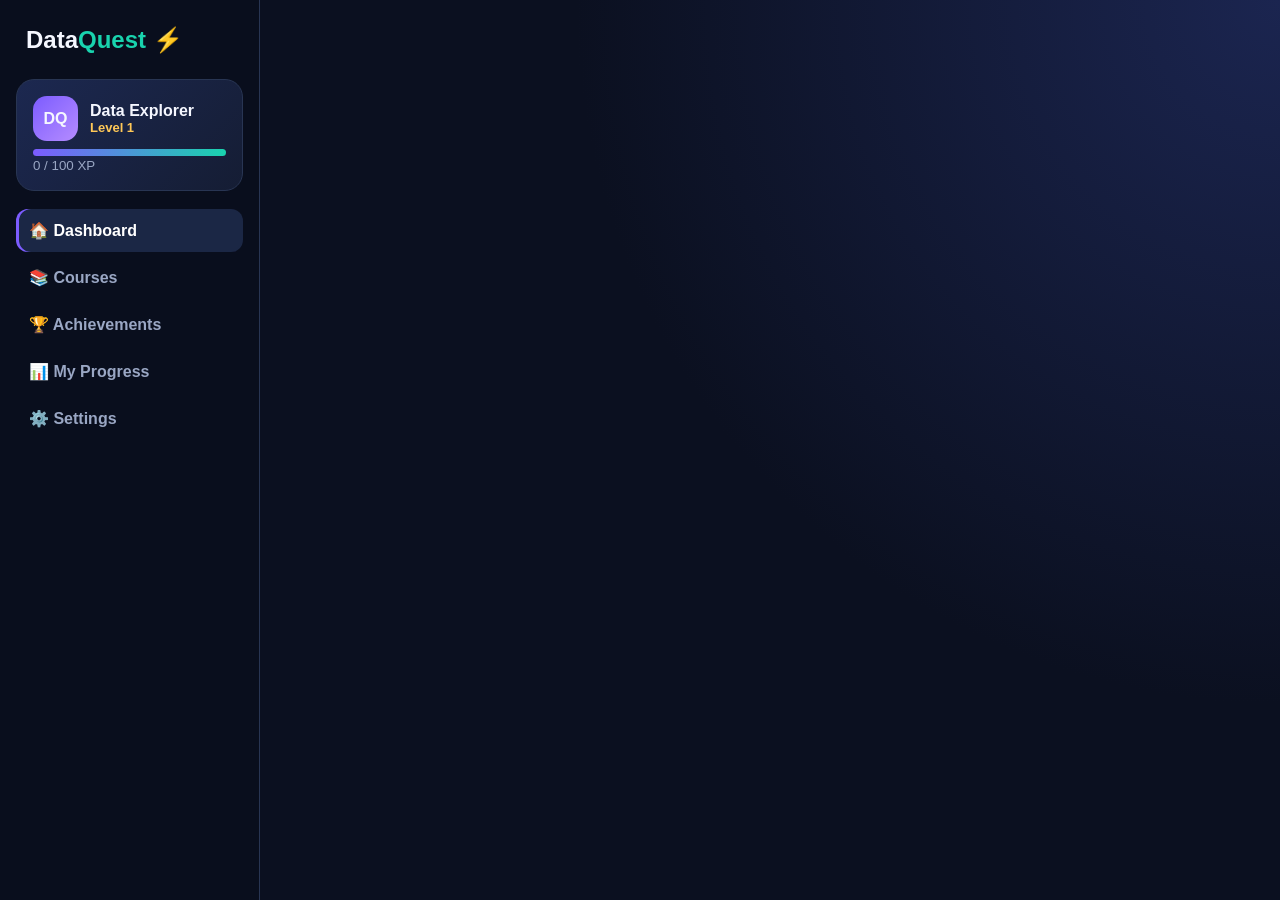
==== index.html @ 81cc26ab "Rename DataQuest.html to index.html" ====
<!DOCTYPE html>
<html lang="en">
<head>
<meta charset="UTF-8">
<meta name="viewport" content="width=device-width, initial-scale=1.0">
<title>DataQuest — Data Analytics Study Lab</title>
<style>
:root{
  --bg:#0b1020;--panel:#121a2f;--panel2:#18223b;--text:#f5f7ff;--muted:#9aa7c4;
  --accent:#7c5cff;--accent2:#19d3ae;--gold:#ffc857;--danger:#ff647c;--line:#283553;
}
*{box-sizing:border-box} body{margin:0;font-family:Inter,Segoe UI,Arial,sans-serif;background:radial-gradient(circle at top right,#1b2550 0,#0b1020 45%);color:var(--text)}
button{font:inherit;cursor:pointer;border:0}.app{display:flex;min-height:100vh}
.sidebar{width:260px;background:rgba(10,15,30,.92);border-right:1px solid var(--line);padding:22px 16px;position:fixed;inset:0 auto 0 0;overflow:auto}
.logo{font-size:24px;font-weight:900;margin:4px 10px 25px}.logo span{color:var(--accent2)}
.profile{background:linear-gradient(135deg,#1c2850,#151d34);padding:16px;border:1px solid var(--line);border-radius:18px;margin-bottom:18px}
.avatar{width:45px;height:45px;border-radius:14px;background:linear-gradient(135deg,var(--accent),#b58cff);display:grid;place-items:center;font-weight:900}
.profile-row{display:flex;gap:12px;align-items:center}.level{font-size:13px;color:var(--gold);font-weight:800}
.xpbar{height:7px;background:#0c1325;border-radius:10px;margin-top:8px;overflow:hidden}.xpfill{height:100%;background:linear-gradient(90deg,var(--accent),var(--accent2));transition:.4s}
.nav button{display:block;width:100%;text-align:left;background:transparent;color:var(--muted);padding:12px 13px;border-radius:12px;margin:4px 0;font-weight:700}
.nav button:hover,.nav button.active{background:#1b2745;color:white}.nav button.active{box-shadow:inset 3px 0 var(--accent)}
.main{margin-left:260px;width:calc(100% - 260px);padding:30px;max-width:1500px}
.top{display:flex;justify-content:space-between;align-items:center;gap:20px;margin-bottom:25px}.eyebrow{color:var(--accent2);font-weight:800;text-transform:uppercase;letter-spacing:1.5px;font-size:12px}
h1{font-size:34px;margin:5px 0} h2{margin:0 0 14px} h3{margin:8px 0}.muted{color:var(--muted)}
.grid{display:grid;grid-template-columns:repeat(4,1fr);gap:15px}.card{background:rgba(18,26,47,.86);border:1px solid var(--line);border-radius:20px;padding:20px;box-shadow:0 12px 30px rgba(0,0,0,.16)}
.stat strong{font-size:29px;display:block}.stat small{color:var(--muted)}.icon{font-size:26px;margin-bottom:10px}
.section{margin-top:26px}.course-grid{display:grid;grid-template-columns:repeat(3,1fr);gap:16px}
.course{position:relative;overflow:hidden;min-height:190px;display:flex;flex-direction:column;justify-content:space-between}
.course:after{content:"";position:absolute;width:120px;height:120px;border-radius:50%;background:var(--course,#7c5cff);opacity:.13;right:-35px;top:-35px}
.course-top{display:flex;justify-content:space-between}.tag{font-size:11px;font-weight:900;padding:5px 9px;border-radius:99px;background:#202c4b;color:#cbd5ef}
.progress{height:8px;background:#0b1223;border-radius:99px;overflow:hidden;margin:12px 0}.progress>i{display:block;height:100%;background:linear-gradient(90deg,var(--course,#7c5cff),#19d3ae);width:0}
.course button,.primary{background:linear-gradient(135deg,var(--accent),#9a72ff);color:white;padding:10px 15px;border-radius:11px;font-weight:800}
.secondary{background:#202b48;color:white;padding:10px 15px;border-radius:11px;font-weight:800}.danger{color:var(--danger)}
.table{width:100%;border-collapse:collapse}.table th,.table td{text-align:left;padding:12px;border-bottom:1px solid var(--line)}.table th{color:var(--muted);font-size:12px}
.lesson-wrap{max-width:900px;margin:auto}.lesson-head{display:flex;justify-content:space-between;align-items:center;margin-bottom:18px}
.lesson-content{line-height:1.75;color:#dce3f5}.lesson-content code{background:#080e1c;padding:2px 6px;border-radius:6px;color:#a9f7e8}.lesson-content pre{background:#080e1c;border:1px solid var(--line);padding:16px;border-radius:14px;overflow:auto}
.quiz-option{display:block;width:100%;padding:14px;margin:10px 0;background:#18233d;border:1px solid var(--line);border-radius:12px;color:white;text-align:left}
.quiz-option:hover{border-color:#6f84c0}.quiz-option.selected{border-color:var(--accent);background:#242f52}.quiz-option.correct{border-color:var(--accent2);background:#123b36}.quiz-option.wrong{border-color:var(--danger);background:#3a1d2a}
.reward{display:flex;align-items:center;gap:18px;padding:18px;background:linear-gradient(135deg,#202b52,#172b34);border:1px solid #365b60;border-radius:18px;margin:18px 0}.reward .big{font-size:48px}
.badges{display:grid;grid-template-columns:repeat(4,1fr);gap:14px}.badge{padding:18px;text-align:center;border-radius:17px;background:#151e35;border:1px solid var(--line);opacity:.4}.badge.unlocked{opacity:1;border-color:#6554bd;background:linear-gradient(145deg,#211d42,#162b37)}.badge .emoji{font-size:38px}
.settings-row{display:flex;justify-content:space-between;align-items:center;padding:16px 0;border-bottom:1px solid var(--line)}
.toast{position:fixed;right:25px;bottom:25px;background:#18253f;border:1px solid #405276;padding:14px 18px;border-radius:14px;box-shadow:0 15px 35px #0008;transform:translateY(120px);transition:.35s;z-index:20}.toast.show{transform:translateY(0)}
.empty{text-align:center;padding:45px;color:var(--muted)}.streak{color:var(--gold)}
@media(max-width:1000px){.grid{grid-template-columns:repeat(2,1fr)}.course-grid{grid-template-columns:repeat(2,1fr)}.badges{grid-template-columns:repeat(2,1fr)}}
@media(max-width:700px){.sidebar{position:static;width:100%;height:auto}.app{display:block}.main{margin:0;width:100%;padding:18px}.nav{display:flex;overflow:auto}.nav button{white-space:nowrap}.profile{display:none}.course-grid,.grid{grid-template-columns:1fr}.top{display:block}.top button{margin-top:12px}}
</style>
</head>
<body>
<div class="app">
<aside class="sidebar">
  <div class="logo">Data<span>Quest</span> ⚡</div>
  <div class="profile">
    <div class="profile-row"><div class="avatar">DQ</div><div><b>Data Explorer</b><div class="level" id="sideLevel">Level 1</div></div></div>
    <div class="xpbar"><div class="xpfill" id="sideXP"></div></div>
    <small class="muted" id="sideXPText">0 / 100 XP</small>
  </div>
  <nav class="nav">
    <button class="active" onclick="showPage('dashboard',this)">🏠 Dashboard</button>
    <button onclick="showPage('courses',this)">📚 Courses</button>
    <button onclick="showPage('achievements',this)">🏆 Achievements</button>
    <button onclick="showPage('stats',this)">📊 My Progress</button>
    <button onclick="showPage('settings',this)">⚙️ Settings</button>
  </nav>
</aside>

<main class="main" id="main"></main>
</div>
<div class="toast" id="toast"></div>

<script>
const courses=[
 {id:'sql',name:'SQL',icon:'🗄️',color:'#4f8cff',desc:'Query, filter, join and analyze relational data.',levels:['Easy','Intermediate','Advanced']},
 {id:'excel',name:'Excel',icon:'📗',color:'#20b87a',desc:'Turn spreadsheets into clean, useful analysis.',levels:['Easy','Intermediate','Advanced']},
 {id:'powerbi',name:'Power BI',icon:'📈',color:'#f3b51b',desc:'Build dashboards, models and interactive reports.',levels:['Easy','Intermediate','Advanced']},
 {id:'python',name:'Python',icon:'🐍',color:'#4c9be8',desc:'Use Python to clean, explore and transform data.',levels:['Easy','Intermediate','Advanced']},
 {id:'stats',name:'Basic Statistics',icon:'📐',color:'#c56cff',desc:'Understand distributions, averages, probability and inference.',levels:['Easy','Intermediate','Advanced']},
 {id:'story',name:'Data Storytelling',icon:'🎤',color:'#ff6b8a',desc:'Communicate insights clearly with evidence and visuals.',levels:['Easy','Intermediate','Advanced']},
 {id:'analysis',name:'Data Analysis',icon:'🔎',color:'#19c6a3',desc:'Combine your skills into a repeatable analyst workflow.',levels:['Easy','Intermediate','Advanced']}
];

const lessons=[
 {id:'sql1',course:'sql',level:'Easy',title:'Your First SELECT',mins:8,xp:30,body:`<p>SQL is a language for asking a database questions. A <b>table</b> is similar to a spreadsheet: it has rows and columns.</p><p>The basic pattern is:</p><pre>SELECT column_name\nFROM table_name;</pre><p>To get every column, use <code>*</code>. To get only rows that match a condition, add <code>WHERE</code>.</p><pre>SELECT name, salary\nFROM employees\nWHERE salary &gt; 30000;</pre><p><b>Analyst mindset:</b> always ask what data you need before writing the query.</p>`,q:[['Which keyword chooses columns?',['SELECT','FROM','WHERE','ORDER'],0],['Which clause filters rows?',['GROUP BY','WHERE','SELECT','JOIN'],1]]},
 {id:'sql2',course:'sql',level:'Easy',title:'Sorting & Filtering',mins:10,xp:35,body:`<p>Use <code>ORDER BY</code> to sort results. <code>ASC</code> is ascending and <code>DESC</code> is descending.</p><pre>SELECT product, sales\nFROM orders\nWHERE sales &gt; 1000\nORDER BY sales DESC;</pre><p>You can combine conditions with <code>AND</code>, <code>OR</code>, and <code>NOT</code>.</p>`,q:[['How do you sort highest to lowest?',['ASC','DESC','HIGH','DOWN'],1],['What filters records?',['ORDER BY','WHERE','FROM','AS'],1]]},
 {id:'sql3',course:'sql',level:'Intermediate',title:'GROUP BY & Aggregations',mins:12,xp:45,body:`<p>Aggregations turn many rows into useful summaries. Common functions are <code>COUNT</code>, <code>SUM</code>, <code>AVG</code>, <code>MIN</code>, and <code>MAX</code>.</p><pre>SELECT department, AVG(salary) AS avg_salary\nFROM employees\nGROUP BY department;</pre><p><code>GROUP BY</code> creates one result row per group.</p>`,q:[['Which function calculates an average?',['SUM','AVG','COUNT','MAX'],1],['Why use GROUP BY?',['Delete duplicates','Create summaries by group','Rename columns','Sort rows'],1]]},
 {id:'sql4',course:'sql',level:'Advanced',title:'JOINs & Business Questions',mins:16,xp:60,body:`<p>Real databases spread information across tables. A <b>JOIN</b> combines related records.</p><pre>SELECT c.customer_name, SUM(o.amount) AS total\nFROM customers c\nJOIN orders o ON c.customer_id = o.customer_id\nGROUP BY c.customer_name;</pre><p>When analyzing data, translate the business question into: <b>grain → tables → relationship → filters → metric → validation</b>.</p>`,q:[['What connects rows in a typical JOIN?',['A related key','A chart','A formula','A worksheet'],0],['What should you define before a metric?',['Font size','Data grain','Color palette','File name'],1]]},

 {id:'excel1',course:'excel',level:'Easy',title:'Formulas & Cell References',mins:9,xp:30,body:`<p>Excel formulas start with <code>=</code>. Basic functions include <code>SUM</code>, <code>AVERAGE</code>, <code>MIN</code>, and <code>MAX</code>.</p><pre>=SUM(B2:B20)\n=AVERAGE(C2:C20)</pre><p><b>Relative</b> references change when copied. <b>Absolute</b> references such as <code>$B$2</code> stay fixed.</p>`,q:[['What symbol starts an Excel formula?',['#','=',':','@'],1],['Which reference stays fixed when copied?',['B2','$B$2','B:B','2B'],1]]},
 {id:'excel2',course:'excel',level:'Easy',title:'Cleaning Spreadsheet Data',mins:10,xp:35,body:`<p>Before analysis, clean inconsistent text, blanks and duplicates. Useful tools include <b>TRIM</b>, <b>PROPER</b>, <b>Remove Duplicates</b>, filters, and tables.</p><pre>=TRIM(A2)</pre><p>A clean dataset should have consistent headers, sensible data types and one observation per row.</p>`,q:[['Which function removes extra spaces?',['CLEAN','TRIM','SPACE','FIX'],1],['What is a good row structure?',['One observation per row','Multiple unrelated records per row','Only totals','Merged cells everywhere'],0]]},
 {id:'excel3',course:'excel',level:'Intermediate',title:'Pivot Tables & Lookups',mins:14,xp:45,body:`<p>PivotTables quickly summarize data by dimensions and measures. Lookups connect information from one table to another.</p><pre>=XLOOKUP(E2,Customers[ID],Customers[Name],"Not found")</pre><p>Use a PivotTable when you want to explore totals by category, month, region or another dimension.</p>`,q:[['What is a PivotTable mainly for?',['Writing code','Summarizing data','Compressing files','Changing fonts'],1],['Which function is a modern lookup?',['XLOOKUP','COUNT','ROUND','TEXTJOIN'],0]]},
 {id:'excel4',course:'excel',level:'Advanced',title:'Analytical Models',mins:18,xp:60,body:`<p>Advanced spreadsheet analysis combines clean tables, assumptions, formulas, validation and scenario thinking. Separate <b>inputs</b>, <b>calculations</b>, and <b>outputs</b>.</p><p>Use conditional logic, structured references, dynamic arrays and charts carefully. A model is useful only if another person can audit it.</p>`,q:[['What should be separated in a good model?',['Inputs, calculations, outputs','Random sheets','Only colors','Charts and errors'],0],['Why validate a model?',['To make it prettier','To catch incorrect assumptions or calculations','To increase file size','To hide formulas'],1]]},

 {id:'powerbi1',course:'powerbi',level:'Easy',title:'Power BI Foundations',mins:10,xp:30,body:`<p>Power BI has three big ideas: <b>Get data</b>, <b>Model data</b>, and <b>Visualize/share insights</b>.</p><p>Power Query is commonly used for data transformation. The model stores relationships and measures used by reports.</p>`,q:[['Where is data transformation commonly done?',['Power Query','Paint','Notepad','BIOS'],0],['What connects related tables?',['Relationships','Themes','Bookmarks','Images'],0]]},
 {id:'powerbi2',course:'powerbi',level:'Intermediate',title:'Data Models & DAX',mins:16,xp:50,body:`<p>A strong Power BI model often uses a star schema: a central <b>fact</b> table surrounded by descriptive <b>dimension</b> tables.</p><pre>Total Sales = SUM(Sales[Amount])</pre><p>DAX measures calculate results in filter context. Understanding context is more important than memorizing functions.</p>`,q:[['What is at the center of a star schema?',['Fact table','Logo','Slicer only','Dashboard title'],0],['What language creates Power BI measures?',['SQL','DAX','HTML','CSS'],1]]},
 {id:'powerbi3',course:'powerbi',level:'Advanced',title:'Interactive Executive Dashboard',mins:20,xp:65,body:`<p>A useful dashboard starts with a decision, not a chart. Choose KPIs that answer the decision, then add breakdowns for diagnosis.</p><p>Use drill-through, tooltips, bookmarks and carefully chosen visuals. Avoid visual noise and duplicated metrics.</p>`,q:[['What should guide dashboard design?',['A decision or question','Maximum number of charts','Random colors','Animation'],0],['What helps users investigate a category in detail?',['Drill-through','Spellcheck','Page margins','File compression'],0]]},

 {id:'python1',course:'python',level:'Easy',title:'Python for Data Basics',mins:10,xp:30,body:`<p>Python stores information in variables. Lists hold sequences, dictionaries hold key-value pairs, and functions package reusable logic.</p><pre>sales = [120, 80, 150]\ntotal = sum(sales)\nprint(total)</pre><p>For data work, learn core Python first, then libraries such as pandas and NumPy.</p>`,q:[['Which structure stores key-value pairs?',['List','Dictionary','Tuple only','String'],1],['Which function adds numbers in a list?',['sum','join','sortby','totalize'],0]]},
 {id:'python2',course:'python',level:'Intermediate',title:'Pandas DataFrames',mins:15,xp:50,body:`<p>Pandas provides the <code>DataFrame</code>, a table-like structure for analysis.</p><pre>import pandas as pd\ndf = pd.read_csv("sales.csv")\ndf.groupby("region")["sales"].sum()</pre><p>Common operations include filtering, grouping, merging, missing-value handling and creating calculated columns.</p>`,q:[['What is a DataFrame?',['A table-like data structure','A database server','A chart only','A Python error'],0],['Which method groups rows?',['groupby','splitrows','pivotcode','cluster'],0]]},
 {id:'python3',course:'python',level:'Advanced',title:'Reusable Analysis Pipeline',mins:20,xp:65,body:`<p>A robust analysis script separates loading, cleaning, validation, transformation and reporting. Functions make the workflow reusable.</p><p>Always inspect row counts, data types, missing values and duplicates after important transformations.</p>`,q:[['What should you inspect after transformations?',['Row counts and data quality','Only the title','Keyboard layout','Screen brightness'],0],['Why use functions?',['Reuse and organize logic','Make code longer','Hide errors','Avoid variables'],0]]},

 {id:'stats1',course:'stats',level:'Easy',title:'Mean, Median & Mode',mins:9,xp:30,body:`<p>The <b>mean</b> is the arithmetic average. The <b>median</b> is the middle value after sorting. The <b>mode</b> is the most frequent value.</p><p>Median is often more resistant to extreme values than mean.</p>`,q:[['Which is more resistant to outliers?',['Median','Mean','Mode always','Sum'],0],['What is the mean?',['Largest value','Arithmetic average','Middle value only','Most frequent value'],1]]},
 {id:'stats2',course:'stats',level:'Easy',title:'Spread & Distributions',mins:11,xp:35,body:`<p>Range, variance and standard deviation describe spread. A distribution shows how values are arranged.</p><p>Standard deviation measures typical distance from the mean in the same units as the data.</p>`,q:[['What does standard deviation describe?',['Spread','Color','Causation','Sample size only'],0],['A histogram mainly shows what?',['Distribution of numeric values','Database keys','Code quality','Relationships between tables'],0]]},
 {id:'stats3',course:'stats',level:'Intermediate',title:'Correlation & Probability',mins:14,xp:45,body:`<p>Correlation describes association between variables. A correlation does <b>not</b> by itself prove causation.</p><p>Probability measures how likely an event is. Always define the population/sample and context before interpreting a statistic.</p>`,q:[['Does correlation prove causation?',['Yes','No','Only with a bar chart','Always'],1],['Probability describes what?',['Likelihood of an event','Font size','Average only','Database size'],0]},
 {id:'stats4',course:'stats',level:'Advanced',title:'Sampling & Hypothesis Tests',mins:18,xp:65,body:`<p>Statistical inference uses samples to learn about populations. Sampling bias can undermine conclusions.</p><p>A hypothesis test compares data with a null-model assumption. A p-value is not the probability that the null hypothesis is true.</p>`,q:[['What can bias a sample?',['A non-representative selection process','A clear definition','Randomization','Enough documentation'],0],['What is a p-value NOT?',['Probability the null is true','A measure used in hypothesis testing','Evidence interpreted under a null model','A calculated statistic'],0]]},

 {id:'story1',course:'story',level:'Easy',title:'Find the One Big Message',mins:8,xp:30,body:`<p>Data storytelling turns analysis into a clear message. Start with the audience and decision.</p><p>A simple structure is <b>Context → Insight → Evidence → Action</b>. Do not make the audience hunt for the point.</p>`,q:[['What comes first in the suggested structure?',['Context','Action','Decorations','Raw code'],0],['Who should shape your story?',['The audience and decision','The chart software','The file size','The database engine'],0]]},
 {id:'story2',course:'story',level:'Intermediate',title:'Choose the Right Chart',mins:12,xp:45,body:`<p>Use charts based on the question. Lines are useful for trends, bars for category comparisons, and scatter plots for relationships between two numeric variables.</p><p>Remove unnecessary decoration so the data signal is easier to see.</p>`,q:[['Which chart is usually useful for a time trend?',['Line chart','Pie chart only','Random scatter','Table border'],0],['What should be reduced?',['Unnecessary visual noise','Data labels when useful','Clear titles','Useful annotations'],0]]},
 {id:'story3',course:'story',level:'Advanced',title:'Executive Narrative',mins:17,xp:60,body:`<p>An executive narrative should connect KPI movement to business meaning, uncertainty and next actions. Distinguish facts from hypotheses.</p><p>Use annotations to point to the important change, then explain possible drivers and what should be investigated next.</p>`,q:[['What should you distinguish?',['Facts and hypotheses','Rows and columns only','Blue and green','Titles and footers'],0],['What should an executive story end with?',['A clear implication or next action','More unexplained charts','Raw database dumps','A hidden conclusion'],0]]},

 {id:'analysis1',course:'analysis',level:'Easy',title:'The Analyst Workflow',mins:10,xp:35,body:`<p>A repeatable workflow is: <b>Understand → Collect → Clean → Explore → Analyze → Communicate → Act</b>.</p><p>The hardest part is often defining the question correctly. A technically perfect analysis can still be useless if it answers the wrong question.</p>`,q:[['What comes before analysis?',['A clear question and clean data','A random chart','A conclusion','A dashboard theme'],0],['Why define the question?',['To ensure the analysis answers the right problem','To make SQL shorter only','To avoid charts','To increase file size'],0]]},
 {id:'analysis2',course:'analysis',level:'Intermediate',title:'EDA: Explore Before You Explain',mins:15,xp:50,body:`<p>Exploratory Data Analysis (EDA) helps you understand distributions, missingness, outliers, relationships and unexpected patterns.</p><p>Use summary statistics and visualizations together. Investigate surprising values before telling a story.</p>`,q:[['What is a key purpose of EDA?',['Discover patterns and data-quality issues','Publish a conclusion immediately','Avoid validation','Hide outliers'],0],['What should you investigate?',['Unexpected patterns and values','Only the average','Only the first row','Nothing surprising'],0]]},
 {id:'analysis3',course:'analysis',level:'Advanced',title:'End-to-End Case Study',mins:22,xp:75,body:`<p>For a portfolio-grade project, document the business question, data source, cleaning decisions, analysis, assumptions, findings and recommendations.</p><p>Reproducibility matters: another person should be able to understand how you reached the result.</p>`,q:[['What makes an analysis reproducible?',['Clear documented steps and assumptions','A screenshot only','A hidden formula','No source information'],0],['What should a recommendation connect to?',['Evidence and the business question','Personal preference only','Chart colors','Unrelated metrics'],0]]}
];

const defaultState={xp:0,streak:0,lastStudy:null,completed:[],quizScores:{},badges:[],dailyXP:0,lastDaily:null};
let state=JSON.parse(localStorage.getItem('dataquest_state')||'null')||defaultState;
function save(){localStorage.setItem('dataquest_state',JSON.stringify(state));updateSide()}
function level(){return Math.floor(state.xp/100)+1}
function levelXP(){return state.xp%100}
function completedCount(){return state.completed.length}
function pct(course){let ls=lessons.filter(x=>x.course===course.id);return Math.round(ls.filter(x=>state.completed.includes(x.id)).length/ls.length*100)}
function updateSide(){document.getElementById('sideLevel').textContent='Level '+level();document.getElementById('sideXP').style.width=levelXP()+'%';document.getElementById('sideXPText').textContent=`${levelXP()} / 100 XP`}
function toast(msg){let t=document.getElementById('toast');t.textContent=msg;t.classList.add('show');setTimeout(()=>t.classList.remove('show'),2600)}
function awardXP(amount,reason){state.xp+=amount;toast(`✨ +${amount} XP — ${reason}`);checkBadges();save()}
function markStudy(){let today=new Date().toISOString().slice(0,10);if(state.lastStudy!==today){if(state.lastStudy){let a=new Date(state.lastStudy),b=new Date(today);let d=(b-a)/86400000;state.streak=d===1?state.streak+1:1}else state.streak=1;state.lastStudy=today;}}
function checkBadges(){
 const b=[];
 if(completedCount()>=1)b.push('first');
 if(completedCount()>=5)b.push('five');
 if(completedCount()>=10)b.push('ten');
 if(completedCount()>=20)b.push('twenty');
 if(courses.every(c=>pct(c)>0))b.push('all');
 if(state.streak>=3)b.push('streak');
 const newB=b.filter(x=>!state.badges.includes(x)); if(newB.length){state.badges.push(...newB);setTimeout(()=>toast('🏆 New badge unlocked!'),300)}
}
function showPage(page,btn){
 document.querySelectorAll('.nav button').forEach(x=>x.classList.remove('active')); if(btn)btn.classList.add('active');
 const main=document.getElementById('main');
 if(page==='dashboard')main.innerHTML=dashboard();
 if(page==='courses')main.innerHTML=coursesPage();
 if(page==='achievements')main.innerHTML=achievements();
 if(page==='stats')main.innerHTML=statsPage();
 if(page==='settings')main.innerHTML=settingsPage();
 updateSide();
}
function dashboard(){
 let total=lessons.length,done=completedCount(),overall=Math.round(done/total*100);
 return `<div class="top"><div><div class="eyebrow">Your analytics learning lab</div><h1>Keep the streak alive. 🔥</h1><p class="muted">Learn → test → earn XP → level up → repeat.</p></div><button class="primary" onclick="continueLearning()">▶ Continue Learning</button></div>
 <div class="grid">
  <div class="card stat"><div class="icon">⚡</div><strong>${state.xp}</strong><small>Total XP</small></div>
  <div class="card stat"><div class="icon">🔥</div><strong class="streak">${state.streak}</strong><small>Day streak</small></div>
  <div class="card stat"><div class="icon">🎯</div><strong>${done}/${total}</strong><small>Lessons completed</small></div>
  <div class="card stat"><div class="icon">🏆</div><strong>${state.badges.length}</strong><small>Badges unlocked</small></div>
 </div>
 <div class="section"><h2>Learning map</h2><div class="course-grid">${courses.map(courseCard).join('')}</div></div>
 <div class="section card"><h2>🎮 Your next milestone</h2><p class="muted">${done===0?'Complete your first lesson to unlock your first badge.':done<5?`${5-done} more lesson${5-done>1?'s':''} until the “5 Lessons” badge.`:overall<100?`${100-overall}% of the curriculum remains. Pick a course and keep going!`:'You completed the entire core curriculum. Legendary. 🏆'}</p><div class="progress"><i style="width:${overall}%"></i></div><b>${overall}% curriculum complete</b></div>`;
}
function courseCard(c){
 let p=pct(c);return `<div class="card course" style="--course:${c.color}"><div><div class="course-top"><span style="font-size:30px">${c.icon}</span><span class="tag">${p}%</span></div><h3>${c.name}</h3><p class="muted">${c.desc}</p></div><div><div class="progress"><i style="width:${p}%"></i></div><button onclick="openCourse('${c.id}')">${p?'Continue':'Start course'} →</button></div></div>`
}
function coursesPage(){return `<div class="top"><div><div class="eyebrow">Curriculum</div><h1>Choose your skill</h1><p class="muted">Each topic progresses from Easy → Intermediate → Advanced.</p></div></div><div class="course-grid">${courses.map(courseCard).join('')}</div>`}
function openCourse(id){
 let c=courses.find(x=>x.id===id),ls=lessons.filter(x=>x.course===id);
 document.getElementById('main').innerHTML=`<div class="top"><div><div class="eyebrow">${c.icon} ${c.name}</div><h1>${c.name} Path</h1><p class="muted">${c.desc}</p></div><button class="secondary" onclick="showPage('courses')">← All courses</button></div>
 <div class="card">${ls.map((l,i)=>`<div class="settings-row"><div><span class="tag">${l.level}</span><h3>${state.completed.includes(l.id)?'✅ ':''}${l.title}</h3><small class="muted">${l.mins} min • +${l.xp} XP • ${l.q.length} question quiz</small></div><button class="${state.completed.includes(l.id)?'secondary':'primary'}" onclick="startLesson('${l.id}')">${state.completed.includes(l.id)?'Review':'Start'} →</button></div>`).join('')}</div>`;
}
let currentLesson=null,answers=[];
function startLesson(id){
 currentLesson=lessons.find(x=>x.id===id);answers=[];renderLesson(false);
}
function renderLesson(quiz){
 let l=currentLesson;
 if(!quiz){document.getElementById('main').innerHTML=`<div class="lesson-wrap"><div class="lesson-head"><div><span class="tag">${l.level}</span><h1>${l.title}</h1><span class="muted">⏱ ${l.mins} min • ⚡ ${l.xp} XP</span></div><button class="secondary" onclick="openCourse('${l.course}')">Exit</button></div><div class="card lesson-content">${l.body}</div><div style="display:flex;justify-content:flex-end;margin-top:16px"><button class="primary" onclick="renderLesson(true)">Take lesson test →</button></div></div>`}
 else {document.getElementById('main').innerHTML=`<div class="lesson-wrap"><div class="lesson-head"><div><div class="eyebrow">Checkpoint</div><h1>🧠 ${l.title} Test</h1><p class="muted">Pass with at least 70%. You can retry if needed.</p></div></div><div class="card">${l.q.map((q,i)=>`<div style="margin-bottom:25px"><h3>${i+1}. ${q[0]}</h3>${q[1].map((o,j)=>`<button class="quiz-option" id="q${i}_${j}" onclick="pick(${i},${j})">${String.fromCharCode(65+j)}. ${o}</button>`).join('')}</div>`).join('')}<button class="primary" onclick="submitQuiz()">Submit test 🚀</button></div></div>`}
}
function pick(i,j){answers[i]=j;document.querySelectorAll(`[id^="q${i}_"]`).forEach(b=>b.classList.remove('selected'));document.getElementById(`q${i}_${j}`).classList.add('selected')}
function submitQuiz(){
 if(answers.length<currentLesson.q.length || answers.some(x=>x===undefined)){toast('⚠️ Answer every question first.');return}
 let correct=0;currentLesson.q.forEach((q,i)=>{if(answers[i]===q[2])correct++;document.getElementById(`q${i}_${q[2]}`).classList.add('correct');if(answers[i]!==q[2])document.getElementById(`q${i}_${answers[i]}`).classList.add('wrong')});
 let score=Math.round(correct/currentLesson.q.length*100);state.quizScores[currentLesson.id]=Math.max(state.quizScores[currentLesson.id]||0,score);markStudy();
 if(score>=70){
   let fresh=!state.completed.includes(currentLesson.id);
   if(fresh){state.completed.push(currentLesson.id);awardXP(currentLesson.xp,'Lesson completed!')}else save();
   document.querySelector('.card').insertAdjacentHTML('afterbegin',`<div class="reward"><div class="big">${score>=90?'🏆':score>=80?'🔥':'✅'}</div><div><h2>${score>=90?'Excellent!':score>=80?'Great work!':'Passed!'}</h2><p class="muted">Score: <b>${score}%</b>. ${fresh?'You earned '+currentLesson.xp+' XP.':'Your previous completion is already counted for XP.'}</p></div></div>`);
   checkBadges();save();
 }else{
   document.querySelector('.card').insertAdjacentHTML('afterbegin',`<div class="reward"><div class="big">💪</div><div><h2>Not quite yet</h2><p class="muted">Score: <b>${score}%</b>. Review the lesson and try again.</p></div></div>`);
 }
 window.scrollTo({top:0,behavior:'smooth'});
}
function continueLearning(){
 let next=lessons.find(l=>!state.completed.includes(l.id))||lessons[0];startLesson(next.id)
}
function achievements(){
 const bs=[
  ['first','🌱','First Step','Complete 1 lesson'],
  ['five','🔥','Getting Serious','Complete 5 lessons'],
  ['ten','⚡','Momentum','Complete 10 lessons'],
  ['twenty','🚀','Data Grinder','Complete 20 lessons'],
  ['all','🧠','Full Stack Analyst','Touch every subject'],
  ['streak','🔥','Consistency','Maintain a 3-day streak']
 ];
 return `<div class="top"><div><div class="eyebrow">Rewards</div><h1>Achievements 🏆</h1><p class="muted">Small wins compound into real skill.</p></div></div><div class="badges">${bs.map(b=>`<div class="badge ${state.badges.includes(b[0])?'unlocked':''}"><div class="emoji">${b[1]}</div><h3>${b[2]}</h3><small class="muted">${b[3]}</small></div>`).join('')}</div><div class="section card"><h2>🎮 Gamification rules</h2><p class="muted">Complete lessons to earn XP. Pass each checkpoint at 70%+. Your best quiz score is saved. XP raises your level every 100 points. Progress is saved automatically in this browser.</p></div>`;
}
function statsPage(){
 return `<div class="top"><div><div class="eyebrow">Analytics on your learning</div><h1>My Progress 📊</h1><p class="muted">Treat your learning like a dataset.</p></div></div>
 <div class="grid"><div class="card stat"><strong>Level ${level()}</strong><small>${levelXP()} XP into next level</small></div><div class="card stat"><strong>${completedCount()}</strong><small>Lessons passed</small></div><div class="card stat"><strong>${state.streak} 🔥</strong><small>Current streak</small></div><div class="card stat"><strong>${Object.keys(state.quizScores).length}</strong><small>Tests attempted</small></div></div>
 <div class="section card"><h2>Course completion</h2><table class="table"><tr><th>Course</th><th>Level</th><th>Progress</th><th>Status</th></tr>${courses.map(c=>{let p=pct(c),done=lessons.filter(l=>l.course===c.id&&state.completed.includes(l.id)).length;return `<tr><td>${c.icon} ${c.name}</td><td>${done<2?'Easy':done<3?'Intermediate':'Advanced'}</td><td><div class="progress"><i style="width:${p}%"></i></div></td><td>${p===100?'🏆 Complete':p+'%'}</td></tr>`}).join('')}</table></div>
 <div class="section card"><h2>Quiz performance</h2><table class="table"><tr><th>Lesson</th><th>Best score</th></tr>${Object.entries(state.quizScores).map(([id,s])=>`<tr><td>${lessons.find(l=>l.id===id)?.title||id}</td><td>${s}%</td></tr>`).join('')||'<tr><td colspan="2" class="muted">No tests attempted yet.</td></tr>'}</table></div>`;
}
function settingsPage(){
 return `<div class="top"><div><div class="eyebrow">Control center</div><h1>Settings ⚙️</h1><p class="muted">Your progress is stored locally in your browser.</p></div></div>
 <div class="card"><div class="settings-row"><div><b>Saved progress</b><p class="muted">XP, completions, quiz scores, streak and badges are saved automatically.</p></div><span>💾</span></div>
 <div class="settings-row"><div><b>Export progress</b><p class="muted">Download a JSON backup of your progress.</p></div><button class="secondary" onclick="exportData()">Export</button></div>
 <div class="settings-row"><div><b>Import progress</b><p class="muted">Restore a previously exported JSON file.</p></div><button class="secondary" onclick="document.getElementById('importFile').click()">Import</button></div>
 <div class="settings-row"><div><b class="danger">Reset all progress</b><p class="muted">This cannot be undone unless you have an export backup.</p></div><button class="secondary" onclick="resetData()">Reset</button></div></div>
 <input type="file" id="importFile" accept=".json" style="display:none" onchange="importData(event)">`;
}
function exportData(){
 let blob=new Blob([JSON.stringify(state,null,2)],{type:'application/json'}),a=document.createElement('a');a.href=URL.createObjectURL(blob);a.download='dataquest-progress.json';a.click();URL.revokeObjectURL(a.href);toast('💾 Progress exported')}
function importData(e){let f=e.target.files[0];if(!f)return;let r=new FileReader();r.onload=()=>{try{let x=JSON.parse(r.result);if(!Array.isArray(x.completed)||typeof x.xp!=='number')throw Error();state={...defaultState,...x};save();showPage('dashboard');toast('✅ Progress imported')}catch{toast('❌ Invalid progress file')}};r.readAsText(f)}
function resetData(){if(confirm('Reset ALL DataQuest progress?')){state={...defaultState};save();showPage('dashboard');toast('Progress reset')}}
showPage('dashboard');updateSide();
</script>
</body>
</html>
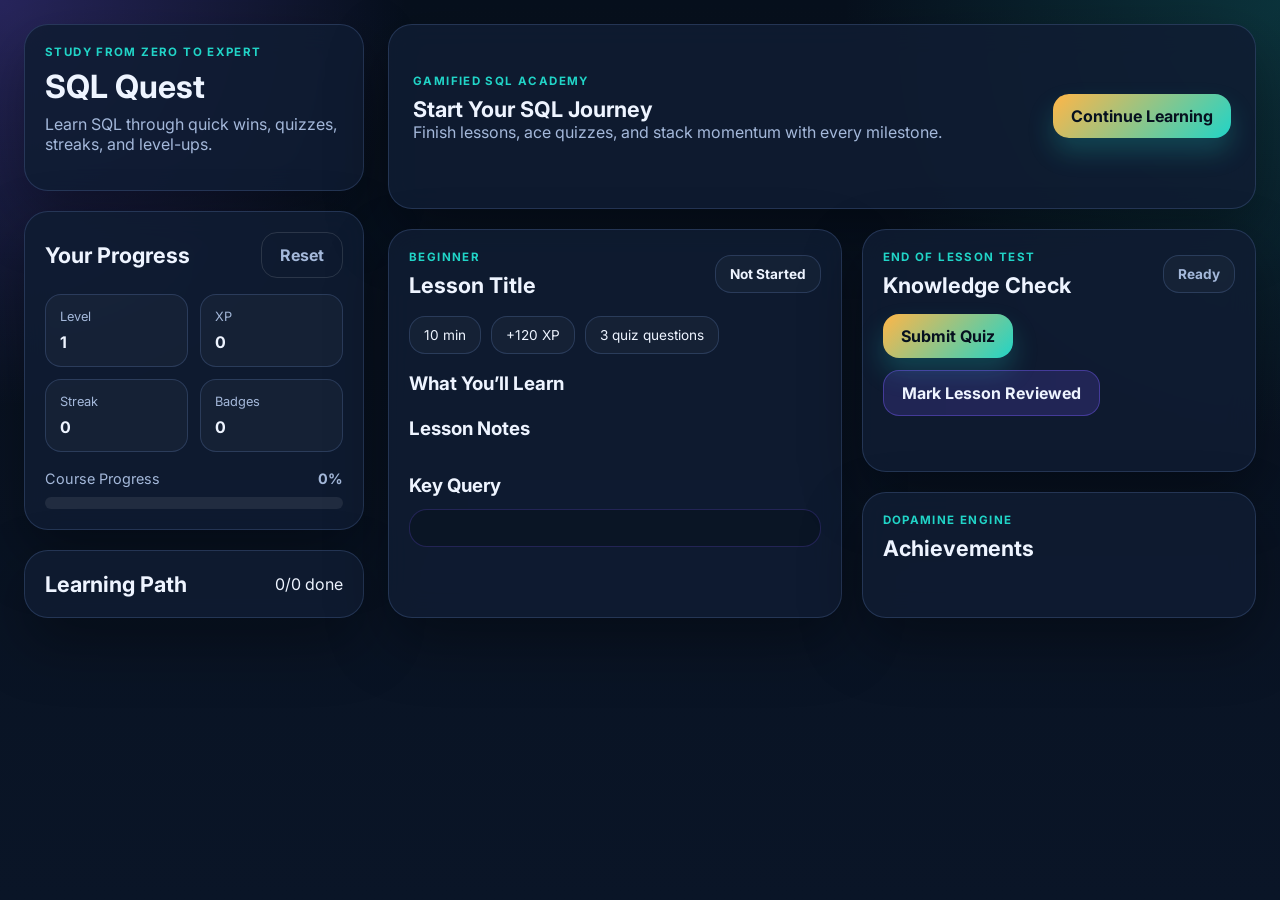
==== commit e355cc76: "Add files via upload" ====
--- a/index.html
+++ b/index.html
@@ -1,225 +1,682 @@
 <!DOCTYPE html>
-<html lang="en">
-<head>
-<meta charset="UTF-8">
-<meta name="viewport" content="width=device-width, initial-scale=1.0">
-<title>DataQuest — Data Analytics Study Lab</title>
-<style>
-:root{
-  --bg:#0b1020;--panel:#121a2f;--panel2:#18223b;--text:#f5f7ff;--muted:#9aa7c4;
-  --accent:#7c5cff;--accent2:#19d3ae;--gold:#ffc857;--danger:#ff647c;--line:#283553;
-}
-*{box-sizing:border-box} body{margin:0;font-family:Inter,Segoe UI,Arial,sans-serif;background:radial-gradient(circle at top right,#1b2550 0,#0b1020 45%);color:var(--text)}
-button{font:inherit;cursor:pointer;border:0}.app{display:flex;min-height:100vh}
-.sidebar{width:260px;background:rgba(10,15,30,.92);border-right:1px solid var(--line);padding:22px 16px;position:fixed;inset:0 auto 0 0;overflow:auto}
-.logo{font-size:24px;font-weight:900;margin:4px 10px 25px}.logo span{color:var(--accent2)}
-.profile{background:linear-gradient(135deg,#1c2850,#151d34);padding:16px;border:1px solid var(--line);border-radius:18px;margin-bottom:18px}
-.avatar{width:45px;height:45px;border-radius:14px;background:linear-gradient(135deg,var(--accent),#b58cff);display:grid;place-items:center;font-weight:900}
-.profile-row{display:flex;gap:12px;align-items:center}.level{font-size:13px;color:var(--gold);font-weight:800}
-.xpbar{height:7px;background:#0c1325;border-radius:10px;margin-top:8px;overflow:hidden}.xpfill{height:100%;background:linear-gradient(90deg,var(--accent),var(--accent2));transition:.4s}
-.nav button{display:block;width:100%;text-align:left;background:transparent;color:var(--muted);padding:12px 13px;border-radius:12px;margin:4px 0;font-weight:700}
-.nav button:hover,.nav button.active{background:#1b2745;color:white}.nav button.active{box-shadow:inset 3px 0 var(--accent)}
-.main{margin-left:260px;width:calc(100% - 260px);padding:30px;max-width:1500px}
-.top{display:flex;justify-content:space-between;align-items:center;gap:20px;margin-bottom:25px}.eyebrow{color:var(--accent2);font-weight:800;text-transform:uppercase;letter-spacing:1.5px;font-size:12px}
-h1{font-size:34px;margin:5px 0} h2{margin:0 0 14px} h3{margin:8px 0}.muted{color:var(--muted)}
-.grid{display:grid;grid-template-columns:repeat(4,1fr);gap:15px}.card{background:rgba(18,26,47,.86);border:1px solid var(--line);border-radius:20px;padding:20px;box-shadow:0 12px 30px rgba(0,0,0,.16)}
-.stat strong{font-size:29px;display:block}.stat small{color:var(--muted)}.icon{font-size:26px;margin-bottom:10px}
-.section{margin-top:26px}.course-grid{display:grid;grid-template-columns:repeat(3,1fr);gap:16px}
-.course{position:relative;overflow:hidden;min-height:190px;display:flex;flex-direction:column;justify-content:space-between}
-.course:after{content:"";position:absolute;width:120px;height:120px;border-radius:50%;background:var(--course,#7c5cff);opacity:.13;right:-35px;top:-35px}
-.course-top{display:flex;justify-content:space-between}.tag{font-size:11px;font-weight:900;padding:5px 9px;border-radius:99px;background:#202c4b;color:#cbd5ef}
-.progress{height:8px;background:#0b1223;border-radius:99px;overflow:hidden;margin:12px 0}.progress>i{display:block;height:100%;background:linear-gradient(90deg,var(--course,#7c5cff),#19d3ae);width:0}
-.course button,.primary{background:linear-gradient(135deg,var(--accent),#9a72ff);color:white;padding:10px 15px;border-radius:11px;font-weight:800}
-.secondary{background:#202b48;color:white;padding:10px 15px;border-radius:11px;font-weight:800}.danger{color:var(--danger)}
-.table{width:100%;border-collapse:collapse}.table th,.table td{text-align:left;padding:12px;border-bottom:1px solid var(--line)}.table th{color:var(--muted);font-size:12px}
-.lesson-wrap{max-width:900px;margin:auto}.lesson-head{display:flex;justify-content:space-between;align-items:center;margin-bottom:18px}
-.lesson-content{line-height:1.75;color:#dce3f5}.lesson-content code{background:#080e1c;padding:2px 6px;border-radius:6px;color:#a9f7e8}.lesson-content pre{background:#080e1c;border:1px solid var(--line);padding:16px;border-radius:14px;overflow:auto}
-.quiz-option{display:block;width:100%;padding:14px;margin:10px 0;background:#18233d;border:1px solid var(--line);border-radius:12px;color:white;text-align:left}
-.quiz-option:hover{border-color:#6f84c0}.quiz-option.selected{border-color:var(--accent);background:#242f52}.quiz-option.correct{border-color:var(--accent2);background:#123b36}.quiz-option.wrong{border-color:var(--danger);background:#3a1d2a}
-.reward{display:flex;align-items:center;gap:18px;padding:18px;background:linear-gradient(135deg,#202b52,#172b34);border:1px solid #365b60;border-radius:18px;margin:18px 0}.reward .big{font-size:48px}
-.badges{display:grid;grid-template-columns:repeat(4,1fr);gap:14px}.badge{padding:18px;text-align:center;border-radius:17px;background:#151e35;border:1px solid var(--line);opacity:.4}.badge.unlocked{opacity:1;border-color:#6554bd;background:linear-gradient(145deg,#211d42,#162b37)}.badge .emoji{font-size:38px}
-.settings-row{display:flex;justify-content:space-between;align-items:center;padding:16px 0;border-bottom:1px solid var(--line)}
-.toast{position:fixed;right:25px;bottom:25px;background:#18253f;border:1px solid #405276;padding:14px 18px;border-radius:14px;box-shadow:0 15px 35px #0008;transform:translateY(120px);transition:.35s;z-index:20}.toast.show{transform:translateY(0)}
-.empty{text-align:center;padding:45px;color:var(--muted)}.streak{color:var(--gold)}
-@media(max-width:1000px){.grid{grid-template-columns:repeat(2,1fr)}.course-grid{grid-template-columns:repeat(2,1fr)}.badges{grid-template-columns:repeat(2,1fr)}}
-@media(max-width:700px){.sidebar{position:static;width:100%;height:auto}.app{display:block}.main{margin:0;width:100%;padding:18px}.nav{display:flex;overflow:auto}.nav button{white-space:nowrap}.profile{display:none}.course-grid,.grid{grid-template-columns:1fr}.top{display:block}.top button{margin-top:12px}}
+<html lang="en"><head>
+  <meta charset="UTF-8">
+  <meta name="viewport" content="width=device-width, initial-scale=1.0">
+  <title>SQL Quest</title>
+  <link rel="preconnect" href="https://fonts.googleapis.com">
+  <link rel="preconnect" href="https://fonts.gstatic.com" crossorigin="">
+  <link href="https://fonts.googleapis.com/css2?family=Inter:wght@400;500;600;700;800&amp;display=swap" rel="stylesheet">
+  <style>:root {
+  --bg: #08111f;
+  --bg-soft: #101d33;
+  --panel: rgba(16, 29, 51, 0.86);
+  --panel-strong: rgba(11, 21, 38, 0.96);
+  --border: rgba(140, 176, 255, 0.18);
+  --text: #eef4ff;
+  --muted: #a4b8da;
+  --accent: #7c5cff;
+  --accent-2: #21d4c7;
+  --accent-3: #ffb648;
+  --success: #36d98a;
+  --danger: #ff6b87;
+  --shadow: 0 24px 60px rgba(0, 0, 0, 0.35);
+}
+
+* {
+  box-sizing: border-box;
+}
+
+body {
+  margin: 0;
+  min-height: 100vh;
+  font-family: "Inter", sans-serif;
+  background:
+    radial-gradient(circle at top left, rgba(124, 92, 255, 0.28), transparent 26%),
+    radial-gradient(circle at top right, rgba(33, 212, 199, 0.18), transparent 28%),
+    linear-gradient(180deg, #07101d 0%, #0a1527 100%);
+  color: var(--text);
+}
+
+button,
+input,
+label {
+  font: inherit;
+}
+
+.app-shell {
+  display: grid;
+  grid-template-columns: 340px 1fr;
+  gap: 24px;
+  padding: 24px;
+}
+
+.sidebar,
+.main-panel {
+  display: grid;
+  gap: 20px;
+}
+
+.brand-card,
+.stats-card,
+.path-card,
+.hero-panel,
+.card {
+  background: var(--panel);
+  border: 1px solid var(--border);
+  border-radius: 24px;
+  box-shadow: var(--shadow);
+  backdrop-filter: blur(14px);
+}
+
+.brand-card,
+.stats-card,
+.path-card,
+.card {
+  padding: 20px;
+}
+
+.hero-panel {
+  display: flex;
+  align-items: center;
+  justify-content: space-between;
+  gap: 20px;
+  padding: 24px;
+}
+
+.eyebrow {
+  margin: 0 0 8px;
+  color: var(--accent-2);
+  text-transform: uppercase;
+  letter-spacing: 0.12em;
+  font-size: 0.72rem;
+  font-weight: 700;
+}
+
+h1,
+h2,
+h3,
+p {
+  margin-top: 0;
+}
+
+h1 {
+  margin-bottom: 8px;
+  font-size: 2rem;
+}
+
+h2 {
+  margin-bottom: 0;
+  font-size: 1.35rem;
+}
+
+h3 {
+  margin-bottom: 12px;
+}
+
+.muted {
+  color: var(--muted);
+}
+
+.stats-header,
+.section-heading {
+  display: flex;
+  align-items: center;
+  justify-content: space-between;
+  gap: 16px;
+}
+
+.stats-grid {
+  display: grid;
+  grid-template-columns: repeat(2, minmax(0, 1fr));
+  gap: 12px;
+  margin: 16px 0 18px;
+}
+
+.stat-pill,
+.info-chip,
+.status-chip {
+  border: 1px solid var(--border);
+  border-radius: 16px;
+  background: rgba(255, 255, 255, 0.03);
+}
+
+.stat-pill {
+  padding: 14px;
+}
+
+.stat-label {
+  display: block;
+  margin-bottom: 8px;
+  color: var(--muted);
+  font-size: 0.8rem;
+}
+
+.progress-meta {
+  display: grid;
+  gap: 10px;
+}
+
+.progress-copy {
+  display: flex;
+  align-items: center;
+  justify-content: space-between;
+  color: var(--muted);
+  font-size: 0.9rem;
+}
+
+.progress-bar {
+  height: 12px;
+  overflow: hidden;
+  border-radius: 999px;
+  background: rgba(255, 255, 255, 0.08);
+}
+
+.progress-bar-fill {
+  height: 100%;
+  width: 0;
+  border-radius: inherit;
+  background: linear-gradient(90deg, var(--accent), var(--accent-2), var(--accent-3));
+  transition: width 220ms ease;
+}
+
+.lesson-groups {
+  display: grid;
+  gap: 14px;
+}
+
+.lesson-group {
+  display: grid;
+  gap: 10px;
+}
+
+.lesson-group-title {
+  display: flex;
+  align-items: center;
+  justify-content: space-between;
+  color: var(--muted);
+  font-size: 0.82rem;
+  font-weight: 700;
+  letter-spacing: 0.08em;
+  text-transform: uppercase;
+}
+
+.lesson-nav-button {
+  width: 100%;
+  text-align: left;
+  border: 1px solid transparent;
+  border-radius: 18px;
+  padding: 14px;
+  color: var(--text);
+  background: rgba(255, 255, 255, 0.04);
+  transition: transform 160ms ease, border-color 160ms ease, background 160ms ease;
+  cursor: pointer;
+}
+
+.lesson-nav-button:hover,
+.lesson-nav-button:focus-visible {
+  transform: translateY(-1px);
+  border-color: rgba(124, 92, 255, 0.5);
+  background: rgba(124, 92, 255, 0.12);
+  outline: none;
+}
+
+.lesson-nav-button.active {
+  border-color: rgba(33, 212, 199, 0.7);
+  background: rgba(33, 212, 199, 0.12);
+}
+
+.lesson-nav-button.completed {
+  border-color: rgba(54, 217, 138, 0.45);
+}
+
+.lesson-nav-title,
+.lesson-nav-meta {
+  display: flex;
+  align-items: center;
+  justify-content: space-between;
+  gap: 8px;
+}
+
+.lesson-nav-title strong {
+  display: block;
+}
+
+.lesson-nav-meta {
+  margin-top: 8px;
+  color: var(--muted);
+  font-size: 0.82rem;
+}
+
+.dashboard-grid {
+  display: grid;
+  grid-template-columns: minmax(0, 1.15fr) minmax(0, 1fr);
+  gap: 20px;
+}
+
+.lesson-card {
+  grid-row: span 2;
+}
+
+.lesson-info-row {
+  display: flex;
+  gap: 10px;
+  flex-wrap: wrap;
+  margin: 18px 0;
+}
+
+.info-chip,
+.status-chip {
+  display: inline-flex;
+  align-items: center;
+  padding: 10px 14px;
+  font-size: 0.85rem;
+}
+
+.status-chip {
+  font-weight: 700;
+}
+
+.status-chip.faint {
+  color: var(--muted);
+}
+
+.section-block + .section-block {
+  margin-top: 22px;
+}
+
+.bulleted-list {
+  margin: 0;
+  padding-left: 18px;
+  color: var(--muted);
+  line-height: 1.7;
+}
+
+.lesson-content {
+  display: grid;
+  gap: 14px;
+  color: var(--muted);
+  line-height: 1.75;
+}
+
+.lesson-note {
+  padding: 14px 16px;
+  border: 1px solid rgba(255, 255, 255, 0.06);
+  border-radius: 18px;
+  background: rgba(255, 255, 255, 0.03);
+}
+
+.lesson-note strong {
+  display: block;
+  margin-bottom: 6px;
+  color: var(--text);
+}
+
+.sql-box {
+  margin: 0;
+  padding: 18px;
+  overflow-x: auto;
+  border-radius: 18px;
+  background: var(--panel-strong);
+  border: 1px solid rgba(124, 92, 255, 0.22);
+  color: #dff5ff;
+  line-height: 1.6;
+}
+
+.quiz-form,
+.quiz-questions {
+  display: grid;
+  gap: 16px;
+}
+
+.quiz-question {
+  padding: 16px;
+  border-radius: 18px;
+  border: 1px solid rgba(255, 255, 255, 0.06);
+  background: rgba(255, 255, 255, 0.03);
+}
+
+.quiz-question h3 {
+  font-size: 1rem;
+}
+
+.quiz-options {
+  display: grid;
+  gap: 10px;
+}
+
+.quiz-option {
+  display: flex;
+  gap: 10px;
+  align-items: flex-start;
+  padding: 12px 14px;
+  border-radius: 14px;
+  border: 1px solid rgba(255, 255, 255, 0.06);
+  background: rgba(255, 255, 255, 0.025);
+  cursor: pointer;
+}
+
+.quiz-option input {
+  margin-top: 2px;
+}
+
+.quiz-actions {
+  display: flex;
+  flex-wrap: wrap;
+  gap: 12px;
+}
+
+.primary-button,
+.secondary-button,
+.ghost-button {
+  border: none;
+  border-radius: 16px;
+  padding: 12px 18px;
+  font-weight: 700;
+  cursor: pointer;
+  transition: transform 160ms ease, opacity 160ms ease, box-shadow 160ms ease;
+}
+
+.primary-button:hover,
+.secondary-button:hover,
+.ghost-button:hover,
+.primary-button:focus-visible,
+.secondary-button:focus-visible,
+.ghost-button:focus-visible {
+  transform: translateY(-1px);
+  outline: none;
+}
+
+.primary-button {
+  color: #06101f;
+  background: linear-gradient(135deg, var(--accent-3), var(--accent-2));
+  box-shadow: 0 14px 26px rgba(33, 212, 199, 0.22);
+}
+
+.secondary-button {
+  color: var(--text);
+  background: rgba(124, 92, 255, 0.18);
+  border: 1px solid rgba(124, 92, 255, 0.4);
+}
+
+.ghost-button {
+  color: var(--muted);
+  background: transparent;
+  border: 1px solid rgba(255, 255, 255, 0.12);
+}
+
+.quiz-result {
+  margin-top: 16px;
+  padding: 16px;
+  border-radius: 18px;
+  background: rgba(255, 255, 255, 0.03);
+  border: 1px solid rgba(255, 255, 255, 0.06);
+}
+
+.quiz-result.success {
+  border-color: rgba(54, 217, 138, 0.44);
+  background: rgba(54, 217, 138, 0.08);
+}
+
+.quiz-result.retry {
+  border-color: rgba(255, 182, 72, 0.34);
+  background: rgba(255, 182, 72, 0.08);
+}
+
+.hidden {
+  display: none !important;
+}
+
+.achievement-list {
+  display: grid;
+  gap: 12px;
+}
+
+.achievement-card {
+  padding: 14px 16px;
+  border-radius: 18px;
+  border: 1px solid rgba(255, 255, 255, 0.06);
+  background: rgba(255, 255, 255, 0.03);
+}
+
+.achievement-card.unlocked {
+  border-color: rgba(124, 92, 255, 0.4);
+  background: linear-gradient(135deg, rgba(124, 92, 255, 0.14), rgba(33, 212, 199, 0.08));
+}
+
+.achievement-card strong {
+  display: block;
+  margin-bottom: 6px;
+}
+
+.reward-toast {
+  position: fixed;
+  right: 24px;
+  bottom: 24px;
+  max-width: 320px;
+  padding: 16px 18px;
+  border-radius: 20px;
+  border: 1px solid rgba(54, 217, 138, 0.35);
+  background: rgba(10, 24, 38, 0.96);
+  box-shadow: var(--shadow);
+  z-index: 30;
+}
+
+.reward-toast.show {
+  animation: pop-in 260ms ease;
+}
+
+.spark-layer {
+  position: fixed;
+  inset: 0;
+  overflow: hidden;
+  pointer-events: none;
+  z-index: 20;
+}
+
+.spark {
+  position: absolute;
+  width: 10px;
+  height: 10px;
+  border-radius: 999px;
+  opacity: 0;
+  animation: spark-burst 900ms ease forwards;
+}
+
+@keyframes pop-in {
+  from {
+    opacity: 0;
+    transform: translateY(12px) scale(0.96);
+  }
+  to {
+    opacity: 1;
+    transform: translateY(0) scale(1);
+  }
+}
+
+@keyframes spark-burst {
+  0% {
+    opacity: 0;
+    transform: translate(0, 0) scale(0.6);
+  }
+  15% {
+    opacity: 1;
+  }
+  100% {
+    opacity: 0;
+    transform: translate(var(--x), var(--y)) scale(1.25);
+  }
+}
+
+@media (max-width: 1120px) {
+  .app-shell {
+    grid-template-columns: 1fr;
+  }
+
+  .dashboard-grid {
+    grid-template-columns: 1fr;
+  }
+
+  .lesson-card {
+    grid-row: auto;
+  }
+}
+
+@media (max-width: 700px) {
+  .app-shell {
+    padding: 16px;
+  }
+
+  .hero-panel,
+  .stats-header,
+  .section-heading {
+    align-items: flex-start;
+    flex-direction: column;
+  }
+
+  .stats-grid {
+    grid-template-columns: 1fr 1fr;
+  }
+}
 </style>
 </head>
 <body>
-<div class="app">
-<aside class="sidebar">
-  <div class="logo">Data<span>Quest</span> ⚡</div>
-  <div class="profile">
-    <div class="profile-row"><div class="avatar">DQ</div><div><b>Data Explorer</b><div class="level" id="sideLevel">Level 1</div></div></div>
-    <div class="xpbar"><div class="xpfill" id="sideXP"></div></div>
-    <small class="muted" id="sideXPText">0 / 100 XP</small>
+  <div class="app-shell">
+    <aside class="sidebar">
+      <div class="brand-card">
+        <p class="eyebrow">Study From Zero To Expert</p>
+        <h1>SQL Quest</h1>
+        <p class="muted">Learn SQL through quick wins, quizzes, streaks, and level-ups.</p>
+      </div>
+
+      <section class="stats-card">
+        <div class="stats-header">
+          <h2>Your Progress</h2>
+          <button id="reset-progress" class="ghost-button" type="button">Reset</button>
+        </div>
+
+        <div class="stats-grid">
+          <div class="stat-pill">
+            <span class="stat-label">Level</span>
+            <strong id="player-level">1</strong>
+          </div>
+          <div class="stat-pill">
+            <span class="stat-label">XP</span>
+            <strong id="player-xp">0</strong>
+          </div>
+          <div class="stat-pill">
+            <span class="stat-label">Streak</span>
+            <strong id="player-streak">0</strong>
+          </div>
+          <div class="stat-pill">
+            <span class="stat-label">Badges</span>
+            <strong id="player-badges">0</strong>
+          </div>
+        </div>
+
+        <div class="progress-meta">
+          <div class="progress-copy">
+            <span>Course Progress</span>
+            <strong id="course-progress-copy">0%</strong>
+          </div>
+          <div class="progress-bar">
+            <div id="course-progress-bar" class="progress-bar-fill"></div>
+          </div>
+        </div>
+      </section>
+
+      <section class="path-card">
+        <div class="section-heading">
+          <h2>Learning Path</h2>
+          <span id="lessons-complete-copy">0/0 done</span>
+        </div>
+        <div id="lesson-groups" class="lesson-groups"></div>
+      </section>
+    </aside>
+
+    <main class="main-panel">
+      <section class="hero-panel">
+        <div>
+          <p class="eyebrow">Gamified SQL Academy</p>
+          <h2 id="hero-title">Start Your SQL Journey</h2>
+          <p id="hero-description" class="muted">
+            Finish lessons, ace quizzes, and stack momentum with every milestone.
+          </p>
+        </div>
+        <div class="hero-actions">
+          <button id="continue-button" class="primary-button" type="button">Continue Learning</button>
+        </div>
+      </section>
+
+      <section class="dashboard-grid">
+        <article class="card lesson-card">
+          <div class="section-heading">
+            <div>
+              <p id="lesson-difficulty" class="eyebrow">Beginner</p>
+              <h2 id="lesson-title">Lesson Title</h2>
+            </div>
+            <span id="lesson-status" class="status-chip">Not Started</span>
+          </div>
+
+          <div class="lesson-info-row">
+            <span id="lesson-duration" class="info-chip">10 min</span>
+            <span id="lesson-reward" class="info-chip">+120 XP</span>
+            <span id="lesson-goal" class="info-chip">3 quiz questions</span>
+          </div>
+
+          <div class="section-block">
+            <h3>What You’ll Learn</h3>
+            <ul id="lesson-objectives" class="bulleted-list"></ul>
+          </div>
+
+          <div class="section-block">
+            <h3>Lesson Notes</h3>
+            <div id="lesson-content" class="lesson-content"></div>
+          </div>
+
+          <div class="section-block">
+            <h3>Key Query</h3>
+            <pre id="lesson-sql" class="sql-box"></pre>
+          </div>
+        </article>
+
+        <article class="card quiz-card">
+          <div class="section-heading">
+            <div>
+              <p class="eyebrow">End Of Lesson Test</p>
+              <h2>Knowledge Check</h2>
+            </div>
+            <span id="quiz-score-pill" class="status-chip faint">Ready</span>
+          </div>
+
+          <form id="quiz-form" class="quiz-form">
+            <div id="quiz-questions" class="quiz-questions"></div>
+            <div class="quiz-actions">
+              <button id="submit-quiz" class="primary-button" type="submit">Submit Quiz</button>
+              <button id="mark-reviewed" class="secondary-button" type="button">Mark Lesson Reviewed</button>
+            </div>
+          </form>
+
+          <div id="quiz-result" class="quiz-result hidden"></div>
+        </article>
+
+        <article class="card achievements-card">
+          <div class="section-heading">
+            <div>
+              <p class="eyebrow">Dopamine Engine</p>
+              <h2>Achievements</h2>
+            </div>
+          </div>
+
+          <div id="achievement-list" class="achievement-list"></div>
+        </article>
+      </section>
+    </main>
   </div>
-  <nav class="nav">
-    <button class="active" onclick="showPage('dashboard',this)">🏠 Dashboard</button>
-    <button onclick="showPage('courses',this)">📚 Courses</button>
-    <button onclick="showPage('achievements',this)">🏆 Achievements</button>
-    <button onclick="showPage('stats',this)">📊 My Progress</button>
-    <button onclick="showPage('settings',this)">⚙️ Settings</button>
-  </nav>
-</aside>
-
-<main class="main" id="main"></main>
-</div>
-<div class="toast" id="toast"></div>
-
-<script>
-const courses=[
- {id:'sql',name:'SQL',icon:'🗄️',color:'#4f8cff',desc:'Query, filter, join and analyze relational data.',levels:['Easy','Intermediate','Advanced']},
- {id:'excel',name:'Excel',icon:'📗',color:'#20b87a',desc:'Turn spreadsheets into clean, useful analysis.',levels:['Easy','Intermediate','Advanced']},
- {id:'powerbi',name:'Power BI',icon:'📈',color:'#f3b51b',desc:'Build dashboards, models and interactive reports.',levels:['Easy','Intermediate','Advanced']},
- {id:'python',name:'Python',icon:'🐍',color:'#4c9be8',desc:'Use Python to clean, explore and transform data.',levels:['Easy','Intermediate','Advanced']},
- {id:'stats',name:'Basic Statistics',icon:'📐',color:'#c56cff',desc:'Understand distributions, averages, probability and inference.',levels:['Easy','Intermediate','Advanced']},
- {id:'story',name:'Data Storytelling',icon:'🎤',color:'#ff6b8a',desc:'Communicate insights clearly with evidence and visuals.',levels:['Easy','Intermediate','Advanced']},
- {id:'analysis',name:'Data Analysis',icon:'🔎',color:'#19c6a3',desc:'Combine your skills into a repeatable analyst workflow.',levels:['Easy','Intermediate','Advanced']}
-];
-
-const lessons=[
- {id:'sql1',course:'sql',level:'Easy',title:'Your First SELECT',mins:8,xp:30,body:`<p>SQL is a language for asking a database questions. A <b>table</b> is similar to a spreadsheet: it has rows and columns.</p><p>The basic pattern is:</p><pre>SELECT column_name\nFROM table_name;</pre><p>To get every column, use <code>*</code>. To get only rows that match a condition, add <code>WHERE</code>.</p><pre>SELECT name, salary\nFROM employees\nWHERE salary &gt; 30000;</pre><p><b>Analyst mindset:</b> always ask what data you need before writing the query.</p>`,q:[['Which keyword chooses columns?',['SELECT','FROM','WHERE','ORDER'],0],['Which clause filters rows?',['GROUP BY','WHERE','SELECT','JOIN'],1]]},
- {id:'sql2',course:'sql',level:'Easy',title:'Sorting & Filtering',mins:10,xp:35,body:`<p>Use <code>ORDER BY</code> to sort results. <code>ASC</code> is ascending and <code>DESC</code> is descending.</p><pre>SELECT product, sales\nFROM orders\nWHERE sales &gt; 1000\nORDER BY sales DESC;</pre><p>You can combine conditions with <code>AND</code>, <code>OR</code>, and <code>NOT</code>.</p>`,q:[['How do you sort highest to lowest?',['ASC','DESC','HIGH','DOWN'],1],['What filters records?',['ORDER BY','WHERE','FROM','AS'],1]]},
- {id:'sql3',course:'sql',level:'Intermediate',title:'GROUP BY & Aggregations',mins:12,xp:45,body:`<p>Aggregations turn many rows into useful summaries. Common functions are <code>COUNT</code>, <code>SUM</code>, <code>AVG</code>, <code>MIN</code>, and <code>MAX</code>.</p><pre>SELECT department, AVG(salary) AS avg_salary\nFROM employees\nGROUP BY department;</pre><p><code>GROUP BY</code> creates one result row per group.</p>`,q:[['Which function calculates an average?',['SUM','AVG','COUNT','MAX'],1],['Why use GROUP BY?',['Delete duplicates','Create summaries by group','Rename columns','Sort rows'],1]]},
- {id:'sql4',course:'sql',level:'Advanced',title:'JOINs & Business Questions',mins:16,xp:60,body:`<p>Real databases spread information across tables. A <b>JOIN</b> combines related records.</p><pre>SELECT c.customer_name, SUM(o.amount) AS total\nFROM customers c\nJOIN orders o ON c.customer_id = o.customer_id\nGROUP BY c.customer_name;</pre><p>When analyzing data, translate the business question into: <b>grain → tables → relationship → filters → metric → validation</b>.</p>`,q:[['What connects rows in a typical JOIN?',['A related key','A chart','A formula','A worksheet'],0],['What should you define before a metric?',['Font size','Data grain','Color palette','File name'],1]]},
-
- {id:'excel1',course:'excel',level:'Easy',title:'Formulas & Cell References',mins:9,xp:30,body:`<p>Excel formulas start with <code>=</code>. Basic functions include <code>SUM</code>, <code>AVERAGE</code>, <code>MIN</code>, and <code>MAX</code>.</p><pre>=SUM(B2:B20)\n=AVERAGE(C2:C20)</pre><p><b>Relative</b> references change when copied. <b>Absolute</b> references such as <code>$B$2</code> stay fixed.</p>`,q:[['What symbol starts an Excel formula?',['#','=',':','@'],1],['Which reference stays fixed when copied?',['B2','$B$2','B:B','2B'],1]]},
- {id:'excel2',course:'excel',level:'Easy',title:'Cleaning Spreadsheet Data',mins:10,xp:35,body:`<p>Before analysis, clean inconsistent text, blanks and duplicates. Useful tools include <b>TRIM</b>, <b>PROPER</b>, <b>Remove Duplicates</b>, filters, and tables.</p><pre>=TRIM(A2)</pre><p>A clean dataset should have consistent headers, sensible data types and one observation per row.</p>`,q:[['Which function removes extra spaces?',['CLEAN','TRIM','SPACE','FIX'],1],['What is a good row structure?',['One observation per row','Multiple unrelated records per row','Only totals','Merged cells everywhere'],0]]},
- {id:'excel3',course:'excel',level:'Intermediate',title:'Pivot Tables & Lookups',mins:14,xp:45,body:`<p>PivotTables quickly summarize data by dimensions and measures. Lookups connect information from one table to another.</p><pre>=XLOOKUP(E2,Customers[ID],Customers[Name],"Not found")</pre><p>Use a PivotTable when you want to explore totals by category, month, region or another dimension.</p>`,q:[['What is a PivotTable mainly for?',['Writing code','Summarizing data','Compressing files','Changing fonts'],1],['Which function is a modern lookup?',['XLOOKUP','COUNT','ROUND','TEXTJOIN'],0]]},
- {id:'excel4',course:'excel',level:'Advanced',title:'Analytical Models',mins:18,xp:60,body:`<p>Advanced spreadsheet analysis combines clean tables, assumptions, formulas, validation and scenario thinking. Separate <b>inputs</b>, <b>calculations</b>, and <b>outputs</b>.</p><p>Use conditional logic, structured references, dynamic arrays and charts carefully. A model is useful only if another person can audit it.</p>`,q:[['What should be separated in a good model?',['Inputs, calculations, outputs','Random sheets','Only colors','Charts and errors'],0],['Why validate a model?',['To make it prettier','To catch incorrect assumptions or calculations','To increase file size','To hide formulas'],1]]},
-
- {id:'powerbi1',course:'powerbi',level:'Easy',title:'Power BI Foundations',mins:10,xp:30,body:`<p>Power BI has three big ideas: <b>Get data</b>, <b>Model data</b>, and <b>Visualize/share insights</b>.</p><p>Power Query is commonly used for data transformation. The model stores relationships and measures used by reports.</p>`,q:[['Where is data transformation commonly done?',['Power Query','Paint','Notepad','BIOS'],0],['What connects related tables?',['Relationships','Themes','Bookmarks','Images'],0]]},
- {id:'powerbi2',course:'powerbi',level:'Intermediate',title:'Data Models & DAX',mins:16,xp:50,body:`<p>A strong Power BI model often uses a star schema: a central <b>fact</b> table surrounded by descriptive <b>dimension</b> tables.</p><pre>Total Sales = SUM(Sales[Amount])</pre><p>DAX measures calculate results in filter context. Understanding context is more important than memorizing functions.</p>`,q:[['What is at the center of a star schema?',['Fact table','Logo','Slicer only','Dashboard title'],0],['What language creates Power BI measures?',['SQL','DAX','HTML','CSS'],1]]},
- {id:'powerbi3',course:'powerbi',level:'Advanced',title:'Interactive Executive Dashboard',mins:20,xp:65,body:`<p>A useful dashboard starts with a decision, not a chart. Choose KPIs that answer the decision, then add breakdowns for diagnosis.</p><p>Use drill-through, tooltips, bookmarks and carefully chosen visuals. Avoid visual noise and duplicated metrics.</p>`,q:[['What should guide dashboard design?',['A decision or question','Maximum number of charts','Random colors','Animation'],0],['What helps users investigate a category in detail?',['Drill-through','Spellcheck','Page margins','File compression'],0]]},
-
- {id:'python1',course:'python',level:'Easy',title:'Python for Data Basics',mins:10,xp:30,body:`<p>Python stores information in variables. Lists hold sequences, dictionaries hold key-value pairs, and functions package reusable logic.</p><pre>sales = [120, 80, 150]\ntotal = sum(sales)\nprint(total)</pre><p>For data work, learn core Python first, then libraries such as pandas and NumPy.</p>`,q:[['Which structure stores key-value pairs?',['List','Dictionary','Tuple only','String'],1],['Which function adds numbers in a list?',['sum','join','sortby','totalize'],0]]},
- {id:'python2',course:'python',level:'Intermediate',title:'Pandas DataFrames',mins:15,xp:50,body:`<p>Pandas provides the <code>DataFrame</code>, a table-like structure for analysis.</p><pre>import pandas as pd\ndf = pd.read_csv("sales.csv")\ndf.groupby("region")["sales"].sum()</pre><p>Common operations include filtering, grouping, merging, missing-value handling and creating calculated columns.</p>`,q:[['What is a DataFrame?',['A table-like data structure','A database server','A chart only','A Python error'],0],['Which method groups rows?',['groupby','splitrows','pivotcode','cluster'],0]]},
- {id:'python3',course:'python',level:'Advanced',title:'Reusable Analysis Pipeline',mins:20,xp:65,body:`<p>A robust analysis script separates loading, cleaning, validation, transformation and reporting. Functions make the workflow reusable.</p><p>Always inspect row counts, data types, missing values and duplicates after important transformations.</p>`,q:[['What should you inspect after transformations?',['Row counts and data quality','Only the title','Keyboard layout','Screen brightness'],0],['Why use functions?',['Reuse and organize logic','Make code longer','Hide errors','Avoid variables'],0]]},
-
- {id:'stats1',course:'stats',level:'Easy',title:'Mean, Median & Mode',mins:9,xp:30,body:`<p>The <b>mean</b> is the arithmetic average. The <b>median</b> is the middle value after sorting. The <b>mode</b> is the most frequent value.</p><p>Median is often more resistant to extreme values than mean.</p>`,q:[['Which is more resistant to outliers?',['Median','Mean','Mode always','Sum'],0],['What is the mean?',['Largest value','Arithmetic average','Middle value only','Most frequent value'],1]]},
- {id:'stats2',course:'stats',level:'Easy',title:'Spread & Distributions',mins:11,xp:35,body:`<p>Range, variance and standard deviation describe spread. A distribution shows how values are arranged.</p><p>Standard deviation measures typical distance from the mean in the same units as the data.</p>`,q:[['What does standard deviation describe?',['Spread','Color','Causation','Sample size only'],0],['A histogram mainly shows what?',['Distribution of numeric values','Database keys','Code quality','Relationships between tables'],0]]},
- {id:'stats3',course:'stats',level:'Intermediate',title:'Correlation & Probability',mins:14,xp:45,body:`<p>Correlation describes association between variables. A correlation does <b>not</b> by itself prove causation.</p><p>Probability measures how likely an event is. Always define the population/sample and context before interpreting a statistic.</p>`,q:[['Does correlation prove causation?',['Yes','No','Only with a bar chart','Always'],1],['Probability describes what?',['Likelihood of an event','Font size','Average only','Database size'],0]},
- {id:'stats4',course:'stats',level:'Advanced',title:'Sampling & Hypothesis Tests',mins:18,xp:65,body:`<p>Statistical inference uses samples to learn about populations. Sampling bias can undermine conclusions.</p><p>A hypothesis test compares data with a null-model assumption. A p-value is not the probability that the null hypothesis is true.</p>`,q:[['What can bias a sample?',['A non-representative selection process','A clear definition','Randomization','Enough documentation'],0],['What is a p-value NOT?',['Probability the null is true','A measure used in hypothesis testing','Evidence interpreted under a null model','A calculated statistic'],0]]},
-
- {id:'story1',course:'story',level:'Easy',title:'Find the One Big Message',mins:8,xp:30,body:`<p>Data storytelling turns analysis into a clear message. Start with the audience and decision.</p><p>A simple structure is <b>Context → Insight → Evidence → Action</b>. Do not make the audience hunt for the point.</p>`,q:[['What comes first in the suggested structure?',['Context','Action','Decorations','Raw code'],0],['Who should shape your story?',['The audience and decision','The chart software','The file size','The database engine'],0]]},
- {id:'story2',course:'story',level:'Intermediate',title:'Choose the Right Chart',mins:12,xp:45,body:`<p>Use charts based on the question. Lines are useful for trends, bars for category comparisons, and scatter plots for relationships between two numeric variables.</p><p>Remove unnecessary decoration so the data signal is easier to see.</p>`,q:[['Which chart is usually useful for a time trend?',['Line chart','Pie chart only','Random scatter','Table border'],0],['What should be reduced?',['Unnecessary visual noise','Data labels when useful','Clear titles','Useful annotations'],0]]},
- {id:'story3',course:'story',level:'Advanced',title:'Executive Narrative',mins:17,xp:60,body:`<p>An executive narrative should connect KPI movement to business meaning, uncertainty and next actions. Distinguish facts from hypotheses.</p><p>Use annotations to point to the important change, then explain possible drivers and what should be investigated next.</p>`,q:[['What should you distinguish?',['Facts and hypotheses','Rows and columns only','Blue and green','Titles and footers'],0],['What should an executive story end with?',['A clear implication or next action','More unexplained charts','Raw database dumps','A hidden conclusion'],0]]},
-
- {id:'analysis1',course:'analysis',level:'Easy',title:'The Analyst Workflow',mins:10,xp:35,body:`<p>A repeatable workflow is: <b>Understand → Collect → Clean → Explore → Analyze → Communicate → Act</b>.</p><p>The hardest part is often defining the question correctly. A technically perfect analysis can still be useless if it answers the wrong question.</p>`,q:[['What comes before analysis?',['A clear question and clean data','A random chart','A conclusion','A dashboard theme'],0],['Why define the question?',['To ensure the analysis answers the right problem','To make SQL shorter only','To avoid charts','To increase file size'],0]]},
- {id:'analysis2',course:'analysis',level:'Intermediate',title:'EDA: Explore Before You Explain',mins:15,xp:50,body:`<p>Exploratory Data Analysis (EDA) helps you understand distributions, missingness, outliers, relationships and unexpected patterns.</p><p>Use summary statistics and visualizations together. Investigate surprising values before telling a story.</p>`,q:[['What is a key purpose of EDA?',['Discover patterns and data-quality issues','Publish a conclusion immediately','Avoid validation','Hide outliers'],0],['What should you investigate?',['Unexpected patterns and values','Only the average','Only the first row','Nothing surprising'],0]]},
- {id:'analysis3',course:'analysis',level:'Advanced',title:'End-to-End Case Study',mins:22,xp:75,body:`<p>For a portfolio-grade project, document the business question, data source, cleaning decisions, analysis, assumptions, findings and recommendations.</p><p>Reproducibility matters: another person should be able to understand how you reached the result.</p>`,q:[['What makes an analysis reproducible?',['Clear documented steps and assumptions','A screenshot only','A hidden formula','No source information'],0],['What should a recommendation connect to?',['Evidence and the business question','Personal preference only','Chart colors','Unrelated metrics'],0]]}
-];
-
-const defaultState={xp:0,streak:0,lastStudy:null,completed:[],quizScores:{},badges:[],dailyXP:0,lastDaily:null};
-let state=JSON.parse(localStorage.getItem('dataquest_state')||'null')||defaultState;
-function save(){localStorage.setItem('dataquest_state',JSON.stringify(state));updateSide()}
-function level(){return Math.floor(state.xp/100)+1}
-function levelXP(){return state.xp%100}
-function completedCount(){return state.completed.length}
-function pct(course){let ls=lessons.filter(x=>x.course===course.id);return Math.round(ls.filter(x=>state.completed.includes(x.id)).length/ls.length*100)}
-function updateSide(){document.getElementById('sideLevel').textContent='Level '+level();document.getElementById('sideXP').style.width=levelXP()+'%';document.getElementById('sideXPText').textContent=`${levelXP()} / 100 XP`}
-function toast(msg){let t=document.getElementById('toast');t.textContent=msg;t.classList.add('show');setTimeout(()=>t.classList.remove('show'),2600)}
-function awardXP(amount,reason){state.xp+=amount;toast(`✨ +${amount} XP — ${reason}`);checkBadges();save()}
-function markStudy(){let today=new Date().toISOString().slice(0,10);if(state.lastStudy!==today){if(state.lastStudy){let a=new Date(state.lastStudy),b=new Date(today);let d=(b-a)/86400000;state.streak=d===1?state.streak+1:1}else state.streak=1;state.lastStudy=today;}}
-function checkBadges(){
- const b=[];
- if(completedCount()>=1)b.push('first');
- if(completedCount()>=5)b.push('five');
- if(completedCount()>=10)b.push('ten');
- if(completedCount()>=20)b.push('twenty');
- if(courses.every(c=>pct(c)>0))b.push('all');
- if(state.streak>=3)b.push('streak');
- const newB=b.filter(x=>!state.badges.includes(x)); if(newB.length){state.badges.push(...newB);setTimeout(()=>toast('🏆 New badge unlocked!'),300)}
-}
-function showPage(page,btn){
- document.querySelectorAll('.nav button').forEach(x=>x.classList.remove('active')); if(btn)btn.classList.add('active');
- const main=document.getElementById('main');
- if(page==='dashboard')main.innerHTML=dashboard();
- if(page==='courses')main.innerHTML=coursesPage();
- if(page==='achievements')main.innerHTML=achievements();
- if(page==='stats')main.innerHTML=statsPage();
- if(page==='settings')main.innerHTML=settingsPage();
- updateSide();
-}
-function dashboard(){
- let total=lessons.length,done=completedCount(),overall=Math.round(done/total*100);
- return `<div class="top"><div><div class="eyebrow">Your analytics learning lab</div><h1>Keep the streak alive. 🔥</h1><p class="muted">Learn → test → earn XP → level up → repeat.</p></div><button class="primary" onclick="continueLearning()">▶ Continue Learning</button></div>
- <div class="grid">
-  <div class="card stat"><div class="icon">⚡</div><strong>${state.xp}</strong><small>Total XP</small></div>
-  <div class="card stat"><div class="icon">🔥</div><strong class="streak">${state.streak}</strong><small>Day streak</small></div>
-  <div class="card stat"><div class="icon">🎯</div><strong>${done}/${total}</strong><small>Lessons completed</small></div>
-  <div class="card stat"><div class="icon">🏆</div><strong>${state.badges.length}</strong><small>Badges unlocked</small></div>
- </div>
- <div class="section"><h2>Learning map</h2><div class="course-grid">${courses.map(courseCard).join('')}</div></div>
- <div class="section card"><h2>🎮 Your next milestone</h2><p class="muted">${done===0?'Complete your first lesson to unlock your first badge.':done<5?`${5-done} more lesson${5-done>1?'s':''} until the “5 Lessons” badge.`:overall<100?`${100-overall}% of the curriculum remains. Pick a course and keep going!`:'You completed the entire core curriculum. Legendary. 🏆'}</p><div class="progress"><i style="width:${overall}%"></i></div><b>${overall}% curriculum complete</b></div>`;
-}
-function courseCard(c){
- let p=pct(c);return `<div class="card course" style="--course:${c.color}"><div><div class="course-top"><span style="font-size:30px">${c.icon}</span><span class="tag">${p}%</span></div><h3>${c.name}</h3><p class="muted">${c.desc}</p></div><div><div class="progress"><i style="width:${p}%"></i></div><button onclick="openCourse('${c.id}')">${p?'Continue':'Start course'} →</button></div></div>`
-}
-function coursesPage(){return `<div class="top"><div><div class="eyebrow">Curriculum</div><h1>Choose your skill</h1><p class="muted">Each topic progresses from Easy → Intermediate → Advanced.</p></div></div><div class="course-grid">${courses.map(courseCard).join('')}</div>`}
-function openCourse(id){
- let c=courses.find(x=>x.id===id),ls=lessons.filter(x=>x.course===id);
- document.getElementById('main').innerHTML=`<div class="top"><div><div class="eyebrow">${c.icon} ${c.name}</div><h1>${c.name} Path</h1><p class="muted">${c.desc}</p></div><button class="secondary" onclick="showPage('courses')">← All courses</button></div>
- <div class="card">${ls.map((l,i)=>`<div class="settings-row"><div><span class="tag">${l.level}</span><h3>${state.completed.includes(l.id)?'✅ ':''}${l.title}</h3><small class="muted">${l.mins} min • +${l.xp} XP • ${l.q.length} question quiz</small></div><button class="${state.completed.includes(l.id)?'secondary':'primary'}" onclick="startLesson('${l.id}')">${state.completed.includes(l.id)?'Review':'Start'} →</button></div>`).join('')}</div>`;
-}
-let currentLesson=null,answers=[];
-function startLesson(id){
- currentLesson=lessons.find(x=>x.id===id);answers=[];renderLesson(false);
-}
-function renderLesson(quiz){
- let l=currentLesson;
- if(!quiz){document.getElementById('main').innerHTML=`<div class="lesson-wrap"><div class="lesson-head"><div><span class="tag">${l.level}</span><h1>${l.title}</h1><span class="muted">⏱ ${l.mins} min • ⚡ ${l.xp} XP</span></div><button class="secondary" onclick="openCourse('${l.course}')">Exit</button></div><div class="card lesson-content">${l.body}</div><div style="display:flex;justify-content:flex-end;margin-top:16px"><button class="primary" onclick="renderLesson(true)">Take lesson test →</button></div></div>`}
- else {document.getElementById('main').innerHTML=`<div class="lesson-wrap"><div class="lesson-head"><div><div class="eyebrow">Checkpoint</div><h1>🧠 ${l.title} Test</h1><p class="muted">Pass with at least 70%. You can retry if needed.</p></div></div><div class="card">${l.q.map((q,i)=>`<div style="margin-bottom:25px"><h3>${i+1}. ${q[0]}</h3>${q[1].map((o,j)=>`<button class="quiz-option" id="q${i}_${j}" onclick="pick(${i},${j})">${String.fromCharCode(65+j)}. ${o}</button>`).join('')}</div>`).join('')}<button class="primary" onclick="submitQuiz()">Submit test 🚀</button></div></div>`}
-}
-function pick(i,j){answers[i]=j;document.querySelectorAll(`[id^="q${i}_"]`).forEach(b=>b.classList.remove('selected'));document.getElementById(`q${i}_${j}`).classList.add('selected')}
-function submitQuiz(){
- if(answers.length<currentLesson.q.length || answers.some(x=>x===undefined)){toast('⚠️ Answer every question first.');return}
- let correct=0;currentLesson.q.forEach((q,i)=>{if(answers[i]===q[2])correct++;document.getElementById(`q${i}_${q[2]}`).classList.add('correct');if(answers[i]!==q[2])document.getElementById(`q${i}_${answers[i]}`).classList.add('wrong')});
- let score=Math.round(correct/currentLesson.q.length*100);state.quizScores[currentLesson.id]=Math.max(state.quizScores[currentLesson.id]||0,score);markStudy();
- if(score>=70){
-   let fresh=!state.completed.includes(currentLesson.id);
-   if(fresh){state.completed.push(currentLesson.id);awardXP(currentLesson.xp,'Lesson completed!')}else save();
-   document.querySelector('.card').insertAdjacentHTML('afterbegin',`<div class="reward"><div class="big">${score>=90?'🏆':score>=80?'🔥':'✅'}</div><div><h2>${score>=90?'Excellent!':score>=80?'Great work!':'Passed!'}</h2><p class="muted">Score: <b>${score}%</b>. ${fresh?'You earned '+currentLesson.xp+' XP.':'Your previous completion is already counted for XP.'}</p></div></div>`);
-   checkBadges();save();
- }else{
-   document.querySelector('.card').insertAdjacentHTML('afterbegin',`<div class="reward"><div class="big">💪</div><div><h2>Not quite yet</h2><p class="muted">Score: <b>${score}%</b>. Review the lesson and try again.</p></div></div>`);
- }
- window.scrollTo({top:0,behavior:'smooth'});
-}
-function continueLearning(){
- let next=lessons.find(l=>!state.completed.includes(l.id))||lessons[0];startLesson(next.id)
-}
-function achievements(){
- const bs=[
-  ['first','🌱','First Step','Complete 1 lesson'],
-  ['five','🔥','Getting Serious','Complete 5 lessons'],
-  ['ten','⚡','Momentum','Complete 10 lessons'],
-  ['twenty','🚀','Data Grinder','Complete 20 lessons'],
-  ['all','🧠','Full Stack Analyst','Touch every subject'],
-  ['streak','🔥','Consistency','Maintain a 3-day streak']
- ];
- return `<div class="top"><div><div class="eyebrow">Rewards</div><h1>Achievements 🏆</h1><p class="muted">Small wins compound into real skill.</p></div></div><div class="badges">${bs.map(b=>`<div class="badge ${state.badges.includes(b[0])?'unlocked':''}"><div class="emoji">${b[1]}</div><h3>${b[2]}</h3><small class="muted">${b[3]}</small></div>`).join('')}</div><div class="section card"><h2>🎮 Gamification rules</h2><p class="muted">Complete lessons to earn XP. Pass each checkpoint at 70%+. Your best quiz score is saved. XP raises your level every 100 points. Progress is saved automatically in this browser.</p></div>`;
-}
-function statsPage(){
- return `<div class="top"><div><div class="eyebrow">Analytics on your learning</div><h1>My Progress 📊</h1><p class="muted">Treat your learning like a dataset.</p></div></div>
- <div class="grid"><div class="card stat"><strong>Level ${level()}</strong><small>${levelXP()} XP into next level</small></div><div class="card stat"><strong>${completedCount()}</strong><small>Lessons passed</small></div><div class="card stat"><strong>${state.streak} 🔥</strong><small>Current streak</small></div><div class="card stat"><strong>${Object.keys(state.quizScores).length}</strong><small>Tests attempted</small></div></div>
- <div class="section card"><h2>Course completion</h2><table class="table"><tr><th>Course</th><th>Level</th><th>Progress</th><th>Status</th></tr>${courses.map(c=>{let p=pct(c),done=lessons.filter(l=>l.course===c.id&&state.completed.includes(l.id)).length;return `<tr><td>${c.icon} ${c.name}</td><td>${done<2?'Easy':done<3?'Intermediate':'Advanced'}</td><td><div class="progress"><i style="width:${p}%"></i></div></td><td>${p===100?'🏆 Complete':p+'%'}</td></tr>`}).join('')}</table></div>
- <div class="section card"><h2>Quiz performance</h2><table class="table"><tr><th>Lesson</th><th>Best score</th></tr>${Object.entries(state.quizScores).map(([id,s])=>`<tr><td>${lessons.find(l=>l.id===id)?.title||id}</td><td>${s}%</td></tr>`).join('')||'<tr><td colspan="2" class="muted">No tests attempted yet.</td></tr>'}</table></div>`;
-}
-function settingsPage(){
- return `<div class="top"><div><div class="eyebrow">Control center</div><h1>Settings ⚙️</h1><p class="muted">Your progress is stored locally in your browser.</p></div></div>
- <div class="card"><div class="settings-row"><div><b>Saved progress</b><p class="muted">XP, completions, quiz scores, streak and badges are saved automatically.</p></div><span>💾</span></div>
- <div class="settings-row"><div><b>Export progress</b><p class="muted">Download a JSON backup of your progress.</p></div><button class="secondary" onclick="exportData()">Export</button></div>
- <div class="settings-row"><div><b>Import progress</b><p class="muted">Restore a previously exported JSON file.</p></div><button class="secondary" onclick="document.getElementById('importFile').click()">Import</button></div>
- <div class="settings-row"><div><b class="danger">Reset all progress</b><p class="muted">This cannot be undone unless you have an export backup.</p></div><button class="secondary" onclick="resetData()">Reset</button></div></div>
- <input type="file" id="importFile" accept=".json" style="display:none" onchange="importData(event)">`;
-}
-function exportData(){
- let blob=new Blob([JSON.stringify(state,null,2)],{type:'application/json'}),a=document.createElement('a');a.href=URL.createObjectURL(blob);a.download='dataquest-progress.json';a.click();URL.revokeObjectURL(a.href);toast('💾 Progress exported')}
-function importData(e){let f=e.target.files[0];if(!f)return;let r=new FileReader();r.onload=()=>{try{let x=JSON.parse(r.result);if(!Array.isArray(x.completed)||typeof x.xp!=='number')throw Error();state={...defaultState,...x};save();showPage('dashboard');toast('✅ Progress imported')}catch{toast('❌ Invalid progress file')}};r.readAsText(f)}
-function resetData(){if(confirm('Reset ALL DataQuest progress?')){state={...defaultState};save();showPage('dashboard');toast('Progress reset')}}
-showPage('dashboard');updateSide();
-</script>
-</body>
-</html>
+
+  <div id="reward-toast" class="reward-toast hidden" aria-live="polite"></div>
+  <div id="spark-layer" class="spark-layer" aria-hidden="true"></div>
+
+  <script src="#"></script>
+
+
+</body></html>
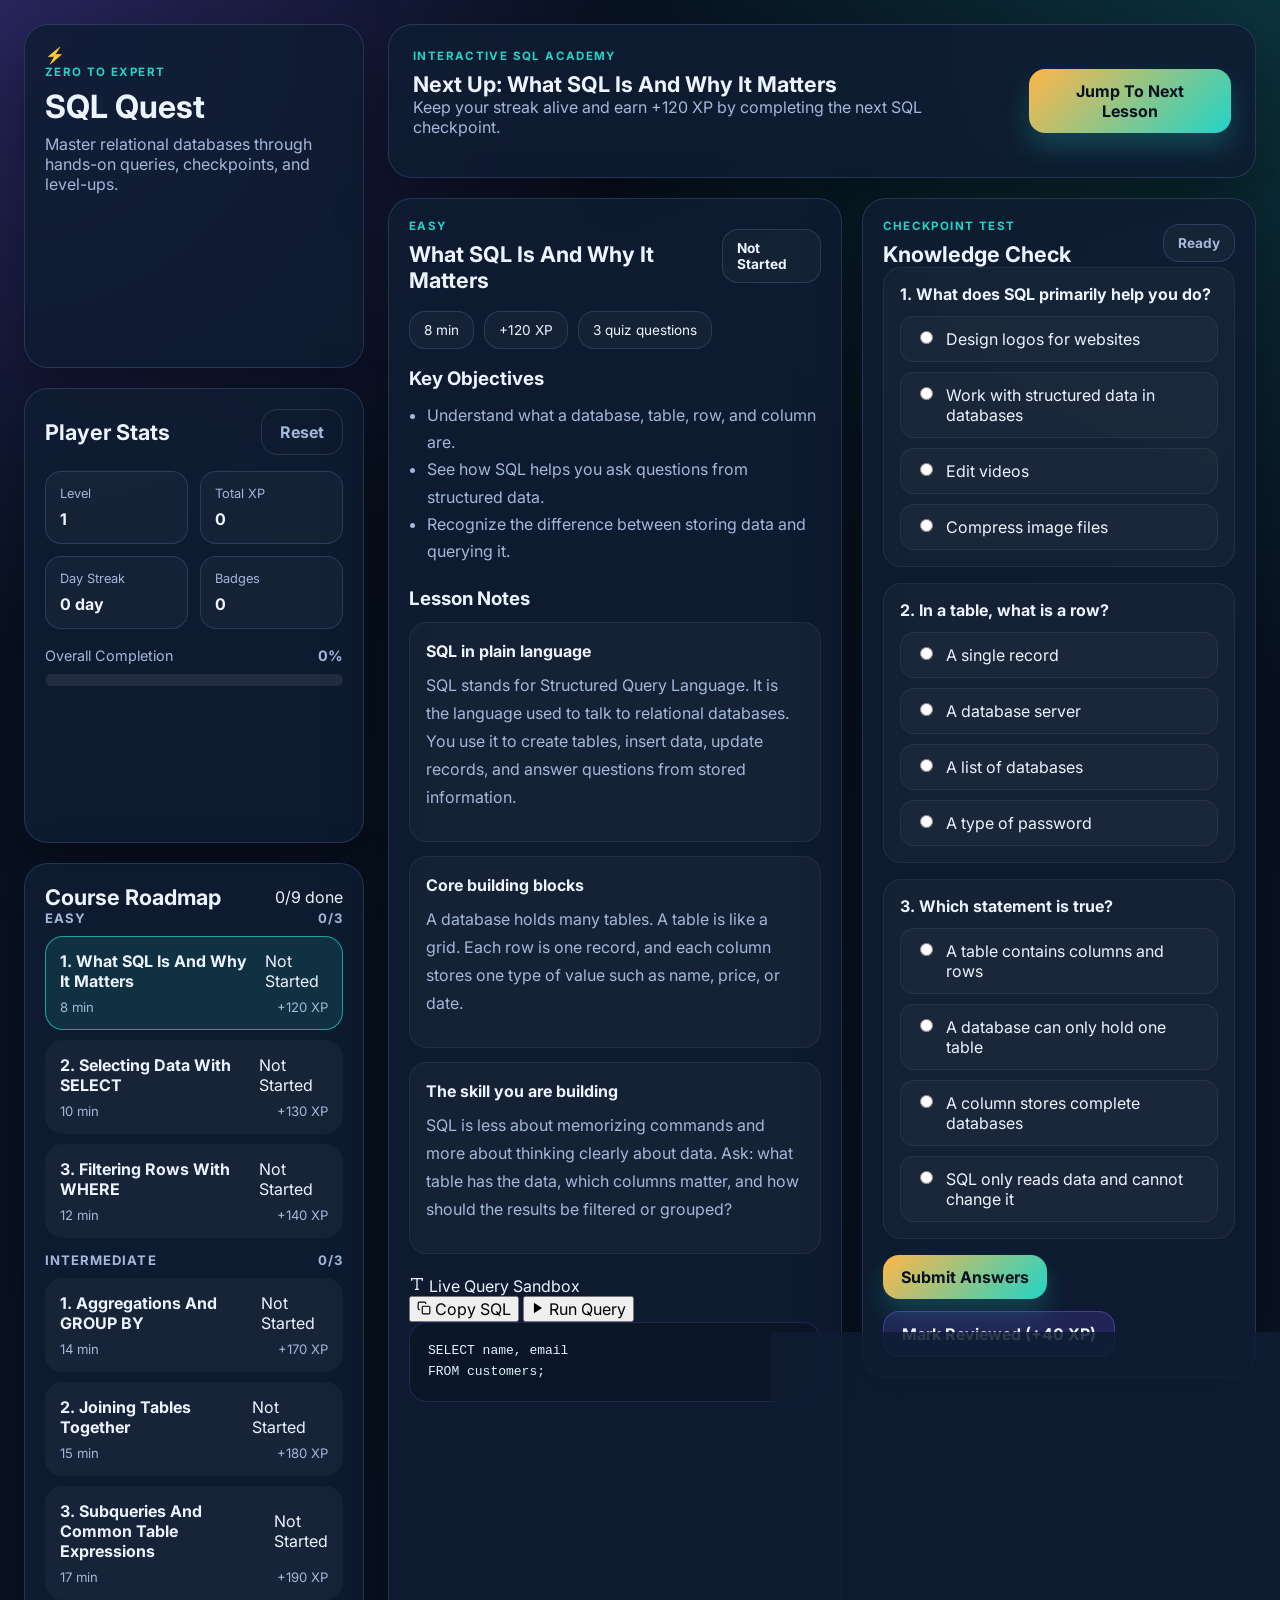
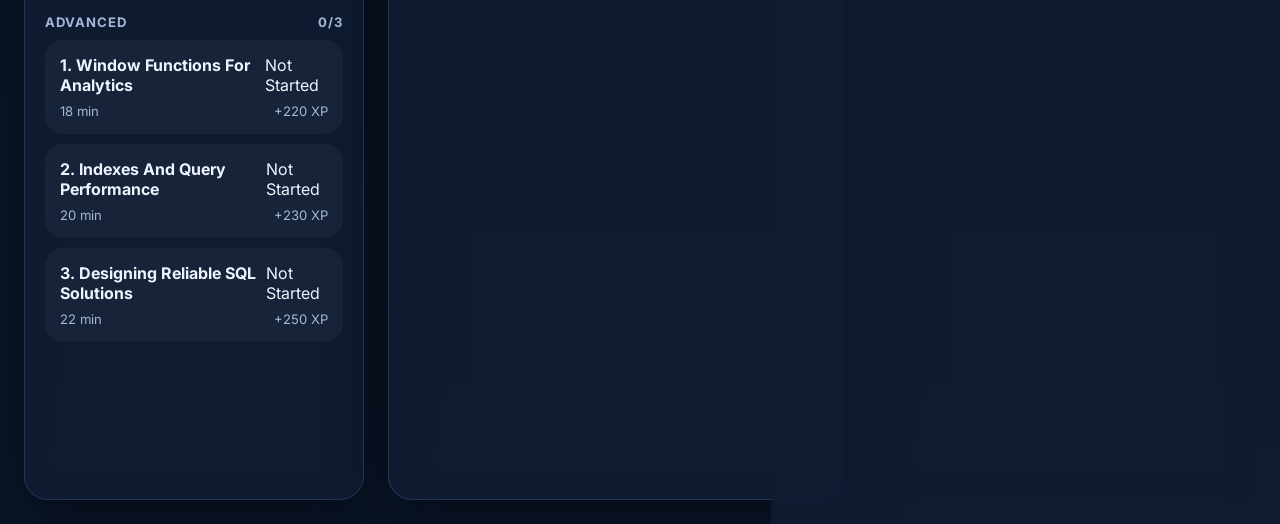
==== commit 48f16b5b: "Update index.html" ====
--- a/index.html
+++ b/index.html
@@ -1,557 +1,33 @@
 <!DOCTYPE html>
-<html lang="en"><head>
+<html lang="en">
+<head>
   <meta charset="UTF-8">
   <meta name="viewport" content="width=device-width, initial-scale=1.0">
-  <title>SQL Quest</title>
+  <title>SQL Quest — Interactive SQL Learning</title>
   <link rel="preconnect" href="https://fonts.googleapis.com">
-  <link rel="preconnect" href="https://fonts.gstatic.com" crossorigin="">
-  <link href="https://fonts.googleapis.com/css2?family=Inter:wght@400;500;600;700;800&amp;display=swap" rel="stylesheet">
-  <style>:root {
-  --bg: #08111f;
-  --bg-soft: #101d33;
-  --panel: rgba(16, 29, 51, 0.86);
-  --panel-strong: rgba(11, 21, 38, 0.96);
-  --border: rgba(140, 176, 255, 0.18);
-  --text: #eef4ff;
-  --muted: #a4b8da;
-  --accent: #7c5cff;
-  --accent-2: #21d4c7;
-  --accent-3: #ffb648;
-  --success: #36d98a;
-  --danger: #ff6b87;
-  --shadow: 0 24px 60px rgba(0, 0, 0, 0.35);
-}
-
-* {
-  box-sizing: border-box;
-}
-
-body {
-  margin: 0;
-  min-height: 100vh;
-  font-family: "Inter", sans-serif;
-  background:
-    radial-gradient(circle at top left, rgba(124, 92, 255, 0.28), transparent 26%),
-    radial-gradient(circle at top right, rgba(33, 212, 199, 0.18), transparent 28%),
-    linear-gradient(180deg, #07101d 0%, #0a1527 100%);
-  color: var(--text);
-}
-
-button,
-input,
-label {
-  font: inherit;
-}
-
-.app-shell {
-  display: grid;
-  grid-template-columns: 340px 1fr;
-  gap: 24px;
-  padding: 24px;
-}
-
-.sidebar,
-.main-panel {
-  display: grid;
-  gap: 20px;
-}
-
-.brand-card,
-.stats-card,
-.path-card,
-.hero-panel,
-.card {
-  background: var(--panel);
-  border: 1px solid var(--border);
-  border-radius: 24px;
-  box-shadow: var(--shadow);
-  backdrop-filter: blur(14px);
-}
-
-.brand-card,
-.stats-card,
-.path-card,
-.card {
-  padding: 20px;
-}
-
-.hero-panel {
-  display: flex;
-  align-items: center;
-  justify-content: space-between;
-  gap: 20px;
-  padding: 24px;
-}
-
-.eyebrow {
-  margin: 0 0 8px;
-  color: var(--accent-2);
-  text-transform: uppercase;
-  letter-spacing: 0.12em;
-  font-size: 0.72rem;
-  font-weight: 700;
-}
-
-h1,
-h2,
-h3,
-p {
-  margin-top: 0;
-}
-
-h1 {
-  margin-bottom: 8px;
-  font-size: 2rem;
-}
-
-h2 {
-  margin-bottom: 0;
-  font-size: 1.35rem;
-}
-
-h3 {
-  margin-bottom: 12px;
-}
-
-.muted {
-  color: var(--muted);
-}
-
-.stats-header,
-.section-heading {
-  display: flex;
-  align-items: center;
-  justify-content: space-between;
-  gap: 16px;
-}
-
-.stats-grid {
-  display: grid;
-  grid-template-columns: repeat(2, minmax(0, 1fr));
-  gap: 12px;
-  margin: 16px 0 18px;
-}
-
-.stat-pill,
-.info-chip,
-.status-chip {
-  border: 1px solid var(--border);
-  border-radius: 16px;
-  background: rgba(255, 255, 255, 0.03);
-}
-
-.stat-pill {
-  padding: 14px;
-}
-
-.stat-label {
-  display: block;
-  margin-bottom: 8px;
-  color: var(--muted);
-  font-size: 0.8rem;
-}
-
-.progress-meta {
-  display: grid;
-  gap: 10px;
-}
-
-.progress-copy {
-  display: flex;
-  align-items: center;
-  justify-content: space-between;
-  color: var(--muted);
-  font-size: 0.9rem;
-}
-
-.progress-bar {
-  height: 12px;
-  overflow: hidden;
-  border-radius: 999px;
-  background: rgba(255, 255, 255, 0.08);
-}
-
-.progress-bar-fill {
-  height: 100%;
-  width: 0;
-  border-radius: inherit;
-  background: linear-gradient(90deg, var(--accent), var(--accent-2), var(--accent-3));
-  transition: width 220ms ease;
-}
-
-.lesson-groups {
-  display: grid;
-  gap: 14px;
-}
-
-.lesson-group {
-  display: grid;
-  gap: 10px;
-}
-
-.lesson-group-title {
-  display: flex;
-  align-items: center;
-  justify-content: space-between;
-  color: var(--muted);
-  font-size: 0.82rem;
-  font-weight: 700;
-  letter-spacing: 0.08em;
-  text-transform: uppercase;
-}
-
-.lesson-nav-button {
-  width: 100%;
-  text-align: left;
-  border: 1px solid transparent;
-  border-radius: 18px;
-  padding: 14px;
-  color: var(--text);
-  background: rgba(255, 255, 255, 0.04);
-  transition: transform 160ms ease, border-color 160ms ease, background 160ms ease;
-  cursor: pointer;
-}
-
-.lesson-nav-button:hover,
-.lesson-nav-button:focus-visible {
-  transform: translateY(-1px);
-  border-color: rgba(124, 92, 255, 0.5);
-  background: rgba(124, 92, 255, 0.12);
-  outline: none;
-}
-
-.lesson-nav-button.active {
-  border-color: rgba(33, 212, 199, 0.7);
-  background: rgba(33, 212, 199, 0.12);
-}
-
-.lesson-nav-button.completed {
-  border-color: rgba(54, 217, 138, 0.45);
-}
-
-.lesson-nav-title,
-.lesson-nav-meta {
-  display: flex;
-  align-items: center;
-  justify-content: space-between;
-  gap: 8px;
-}
-
-.lesson-nav-title strong {
-  display: block;
-}
-
-.lesson-nav-meta {
-  margin-top: 8px;
-  color: var(--muted);
-  font-size: 0.82rem;
-}
-
-.dashboard-grid {
-  display: grid;
-  grid-template-columns: minmax(0, 1.15fr) minmax(0, 1fr);
-  gap: 20px;
-}
-
-.lesson-card {
-  grid-row: span 2;
-}
-
-.lesson-info-row {
-  display: flex;
-  gap: 10px;
-  flex-wrap: wrap;
-  margin: 18px 0;
-}
-
-.info-chip,
-.status-chip {
-  display: inline-flex;
-  align-items: center;
-  padding: 10px 14px;
-  font-size: 0.85rem;
-}
-
-.status-chip {
-  font-weight: 700;
-}
-
-.status-chip.faint {
-  color: var(--muted);
-}
-
-.section-block + .section-block {
-  margin-top: 22px;
-}
-
-.bulleted-list {
-  margin: 0;
-  padding-left: 18px;
-  color: var(--muted);
-  line-height: 1.7;
-}
-
-.lesson-content {
-  display: grid;
-  gap: 14px;
-  color: var(--muted);
-  line-height: 1.75;
-}
-
-.lesson-note {
-  padding: 14px 16px;
-  border: 1px solid rgba(255, 255, 255, 0.06);
-  border-radius: 18px;
-  background: rgba(255, 255, 255, 0.03);
-}
-
-.lesson-note strong {
-  display: block;
-  margin-bottom: 6px;
-  color: var(--text);
-}
-
-.sql-box {
-  margin: 0;
-  padding: 18px;
-  overflow-x: auto;
-  border-radius: 18px;
-  background: var(--panel-strong);
-  border: 1px solid rgba(124, 92, 255, 0.22);
-  color: #dff5ff;
-  line-height: 1.6;
-}
-
-.quiz-form,
-.quiz-questions {
-  display: grid;
-  gap: 16px;
-}
-
-.quiz-question {
-  padding: 16px;
-  border-radius: 18px;
-  border: 1px solid rgba(255, 255, 255, 0.06);
-  background: rgba(255, 255, 255, 0.03);
-}
-
-.quiz-question h3 {
-  font-size: 1rem;
-}
-
-.quiz-options {
-  display: grid;
-  gap: 10px;
-}
-
-.quiz-option {
-  display: flex;
-  gap: 10px;
-  align-items: flex-start;
-  padding: 12px 14px;
-  border-radius: 14px;
-  border: 1px solid rgba(255, 255, 255, 0.06);
-  background: rgba(255, 255, 255, 0.025);
-  cursor: pointer;
-}
-
-.quiz-option input {
-  margin-top: 2px;
-}
-
-.quiz-actions {
-  display: flex;
-  flex-wrap: wrap;
-  gap: 12px;
-}
-
-.primary-button,
-.secondary-button,
-.ghost-button {
-  border: none;
-  border-radius: 16px;
-  padding: 12px 18px;
-  font-weight: 700;
-  cursor: pointer;
-  transition: transform 160ms ease, opacity 160ms ease, box-shadow 160ms ease;
-}
-
-.primary-button:hover,
-.secondary-button:hover,
-.ghost-button:hover,
-.primary-button:focus-visible,
-.secondary-button:focus-visible,
-.ghost-button:focus-visible {
-  transform: translateY(-1px);
-  outline: none;
-}
-
-.primary-button {
-  color: #06101f;
-  background: linear-gradient(135deg, var(--accent-3), var(--accent-2));
-  box-shadow: 0 14px 26px rgba(33, 212, 199, 0.22);
-}
-
-.secondary-button {
-  color: var(--text);
-  background: rgba(124, 92, 255, 0.18);
-  border: 1px solid rgba(124, 92, 255, 0.4);
-}
-
-.ghost-button {
-  color: var(--muted);
-  background: transparent;
-  border: 1px solid rgba(255, 255, 255, 0.12);
-}
-
-.quiz-result {
-  margin-top: 16px;
-  padding: 16px;
-  border-radius: 18px;
-  background: rgba(255, 255, 255, 0.03);
-  border: 1px solid rgba(255, 255, 255, 0.06);
-}
-
-.quiz-result.success {
-  border-color: rgba(54, 217, 138, 0.44);
-  background: rgba(54, 217, 138, 0.08);
-}
-
-.quiz-result.retry {
-  border-color: rgba(255, 182, 72, 0.34);
-  background: rgba(255, 182, 72, 0.08);
-}
-
-.hidden {
-  display: none !important;
-}
-
-.achievement-list {
-  display: grid;
-  gap: 12px;
-}
-
-.achievement-card {
-  padding: 14px 16px;
-  border-radius: 18px;
-  border: 1px solid rgba(255, 255, 255, 0.06);
-  background: rgba(255, 255, 255, 0.03);
-}
-
-.achievement-card.unlocked {
-  border-color: rgba(124, 92, 255, 0.4);
-  background: linear-gradient(135deg, rgba(124, 92, 255, 0.14), rgba(33, 212, 199, 0.08));
-}
-
-.achievement-card strong {
-  display: block;
-  margin-bottom: 6px;
-}
-
-.reward-toast {
-  position: fixed;
-  right: 24px;
-  bottom: 24px;
-  max-width: 320px;
-  padding: 16px 18px;
-  border-radius: 20px;
-  border: 1px solid rgba(54, 217, 138, 0.35);
-  background: rgba(10, 24, 38, 0.96);
-  box-shadow: var(--shadow);
-  z-index: 30;
-}
-
-.reward-toast.show {
-  animation: pop-in 260ms ease;
-}
-
-.spark-layer {
-  position: fixed;
-  inset: 0;
-  overflow: hidden;
-  pointer-events: none;
-  z-index: 20;
-}
-
-.spark {
-  position: absolute;
-  width: 10px;
-  height: 10px;
-  border-radius: 999px;
-  opacity: 0;
-  animation: spark-burst 900ms ease forwards;
-}
-
-@keyframes pop-in {
-  from {
-    opacity: 0;
-    transform: translateY(12px) scale(0.96);
-  }
-  to {
-    opacity: 1;
-    transform: translateY(0) scale(1);
-  }
-}
-
-@keyframes spark-burst {
-  0% {
-    opacity: 0;
-    transform: translate(0, 0) scale(0.6);
-  }
-  15% {
-    opacity: 1;
-  }
-  100% {
-    opacity: 0;
-    transform: translate(var(--x), var(--y)) scale(1.25);
-  }
-}
-
-@media (max-width: 1120px) {
-  .app-shell {
-    grid-template-columns: 1fr;
-  }
-
-  .dashboard-grid {
-    grid-template-columns: 1fr;
-  }
-
-  .lesson-card {
-    grid-row: auto;
-  }
-}
-
-@media (max-width: 700px) {
-  .app-shell {
-    padding: 16px;
-  }
-
-  .hero-panel,
-  .stats-header,
-  .section-heading {
-    align-items: flex-start;
-    flex-direction: column;
-  }
-
-  .stats-grid {
-    grid-template-columns: 1fr 1fr;
-  }
-}
-</style>
+  <link rel="preconnect" href="https://fonts.gstatic.com" crossorigin>
+  <link href="https://fonts.googleapis.com/css2?family=Inter:wght@400;500;600;700;800&family=JetBrains+Mono:wght@400;500;600&display=swap" rel="stylesheet">
+  <link rel="stylesheet" href="styles.css">
 </head>
 <body>
   <div class="app-shell">
+    <!-- Sidebar Navigation & Player Stats -->
     <aside class="sidebar">
       <div class="brand-card">
-        <p class="eyebrow">Study From Zero To Expert</p>
-        <h1>SQL Quest</h1>
-        <p class="muted">Learn SQL through quick wins, quizzes, streaks, and level-ups.</p>
+        <div class="brand-header">
+          <span class="brand-icon">⚡</span>
+          <div>
+            <p class="eyebrow">Zero to Expert</p>
+            <h1>SQL Quest</h1>
+          </div>
+        </div>
+        <p class="muted">Master relational databases through hands-on queries, checkpoints, and level-ups.</p>
       </div>
 
       <section class="stats-card">
         <div class="stats-header">
-          <h2>Your Progress</h2>
-          <button id="reset-progress" class="ghost-button" type="button">Reset</button>
+          <h2>Player Stats</h2>
+          <button id="reset-progress" class="ghost-button" type="button" title="Reset all course progress">Reset</button>
         </div>
 
         <div class="stats-grid">
@@ -560,11 +36,11 @@
             <strong id="player-level">1</strong>
           </div>
           <div class="stat-pill">
-            <span class="stat-label">XP</span>
+            <span class="stat-label">Total XP</span>
             <strong id="player-xp">0</strong>
           </div>
           <div class="stat-pill">
-            <span class="stat-label">Streak</span>
+            <span class="stat-label">Day Streak</span>
             <strong id="player-streak">0</strong>
           </div>
           <div class="stat-pill">
@@ -575,7 +51,7 @@
 
         <div class="progress-meta">
           <div class="progress-copy">
-            <span>Course Progress</span>
+            <span>Overall Completion</span>
             <strong id="course-progress-copy">0%</strong>
           </div>
           <div class="progress-bar">
@@ -586,28 +62,30 @@
 
       <section class="path-card">
         <div class="section-heading">
-          <h2>Learning Path</h2>
-          <span id="lessons-complete-copy">0/0 done</span>
+          <h2>Course Roadmap</h2>
+          <span id="lessons-complete-copy" class="count-badge">0/9 done</span>
         </div>
         <div id="lesson-groups" class="lesson-groups"></div>
       </section>
     </aside>
 
+    <!-- Main Workspace -->
     <main class="main-panel">
       <section class="hero-panel">
         <div>
-          <p class="eyebrow">Gamified SQL Academy</p>
+          <p class="eyebrow">Interactive SQL Academy</p>
           <h2 id="hero-title">Start Your SQL Journey</h2>
           <p id="hero-description" class="muted">
             Finish lessons, ace quizzes, and stack momentum with every milestone.
           </p>
         </div>
         <div class="hero-actions">
-          <button id="continue-button" class="primary-button" type="button">Continue Learning</button>
+          <button id="continue-button" class="primary-button" type="button">Jump To Next Lesson</button>
         </div>
       </section>
 
       <section class="dashboard-grid">
+        <!-- Lesson Theory & SQL Console -->
         <article class="card lesson-card">
           <div class="section-heading">
             <div>
@@ -618,13 +96,13 @@
           </div>
 
           <div class="lesson-info-row">
-            <span id="lesson-duration" class="info-chip">10 min</span>
-            <span id="lesson-reward" class="info-chip">+120 XP</span>
-            <span id="lesson-goal" class="info-chip">3 quiz questions</span>
+            <span id="lesson-duration" class="info-chip">⏱️ 10 min</span>
+            <span id="lesson-reward" class="info-chip">✨ +120 XP</span>
+            <span id="lesson-goal" class="info-chip">📝 3 questions</span>
           </div>
 
           <div class="section-block">
-            <h3>What You’ll Learn</h3>
+            <h3>Key Objectives</h3>
             <ul id="lesson-objectives" class="bulleted-list"></ul>
           </div>
 
@@ -634,15 +112,40 @@
           </div>
 
           <div class="section-block">
-            <h3>Key Query</h3>
+            <div class="sql-box-header">
+              <div class="sql-box-title">
+                <svg width="16" height="16" viewBox="0 0 24 24" fill="none" stroke="currentColor" stroke-width="2"><path d="M4 7V4h16v3M9 20h6M12 4v16"/></svg>
+                <span>Live Query Sandbox</span>
+              </div>
+              <div class="sql-controls">
+                <button id="copy-sql-btn" class="sql-action-btn" type="button" title="Copy SQL statement">
+                  <svg width="14" height="14" viewBox="0 0 24 24" fill="none" stroke="currentColor" stroke-width="2"><rect x="9" y="9" width="13" height="13" rx="2" ry="2"></rect><path d="M5 15H4a2 2 0 0 1-2-2V4a2 2 0 0 1 2-2h9a2 2 0 0 1 2 2v1"></path></svg>
+                  <span>Copy SQL</span>
+                </button>
+                <button id="run-sql-btn" class="sql-action-btn primary" type="button">
+                  <svg width="14" height="14" viewBox="0 0 24 24" fill="currentColor"><polygon points="5 3 19 12 5 21 5 3"></polygon></svg>
+                  <span>Run Query</span>
+                </button>
+              </div>
+            </div>
+
             <pre id="lesson-sql" class="sql-box"></pre>
+
+            <div id="sql-output-container" class="sql-output-container hidden">
+              <div class="output-header">
+                <span class="output-title">Query Result</span>
+                <span id="sql-output-meta" class="output-meta"></span>
+              </div>
+              <div id="sql-output-table" class="output-table-wrap"></div>
+            </div>
           </div>
         </article>
 
+        <!-- Lesson Quiz -->
         <article class="card quiz-card">
           <div class="section-heading">
             <div>
-              <p class="eyebrow">End Of Lesson Test</p>
+              <p class="eyebrow">Checkpoint Test</p>
               <h2>Knowledge Check</h2>
             </div>
             <span id="quiz-score-pill" class="status-chip faint">Ready</span>
@@ -651,32 +154,32 @@
           <form id="quiz-form" class="quiz-form">
             <div id="quiz-questions" class="quiz-questions"></div>
             <div class="quiz-actions">
-              <button id="submit-quiz" class="primary-button" type="submit">Submit Quiz</button>
-              <button id="mark-reviewed" class="secondary-button" type="button">Mark Lesson Reviewed</button>
+              <button id="submit-quiz" class="primary-button" type="submit">Submit Answers</button>
+              <button id="mark-reviewed" class="secondary-button" type="button">Mark Reviewed (+40 XP)</button>
             </div>
           </form>
 
           <div id="quiz-result" class="quiz-result hidden"></div>
         </article>
 
+        <!-- Achievements -->
         <article class="card achievements-card">
           <div class="section-heading">
             <div>
-              <p class="eyebrow">Dopamine Engine</p>
+              <p class="eyebrow">Trophies & Milestones</p>
               <h2>Achievements</h2>
             </div>
           </div>
-
           <div id="achievement-list" class="achievement-list"></div>
         </article>
       </section>
     </main>
   </div>
 
+  <!-- Toast Notification & Confetti Sparks -->
   <div id="reward-toast" class="reward-toast hidden" aria-live="polite"></div>
   <div id="spark-layer" class="spark-layer" aria-hidden="true"></div>
 
-  <script src="#"></script>
-
-
-</body></html>+  <script src="app.js"></script>
+</body>
+</html>
--- a/styles.css
+++ b/styles.css
@@ -0,0 +1,531 @@
+:root {
+  --bg: #08111f;
+  --bg-soft: #101d33;
+  --panel: rgba(16, 29, 51, 0.86);
+  --panel-strong: rgba(11, 21, 38, 0.96);
+  --border: rgba(140, 176, 255, 0.18);
+  --text: #eef4ff;
+  --muted: #a4b8da;
+  --accent: #7c5cff;
+  --accent-2: #21d4c7;
+  --accent-3: #ffb648;
+  --success: #36d98a;
+  --danger: #ff6b87;
+  --shadow: 0 24px 60px rgba(0, 0, 0, 0.35);
+}
+
+* {
+  box-sizing: border-box;
+}
+
+body {
+  margin: 0;
+  min-height: 100vh;
+  font-family: "Inter", sans-serif;
+  background:
+    radial-gradient(circle at top left, rgba(124, 92, 255, 0.28), transparent 26%),
+    radial-gradient(circle at top right, rgba(33, 212, 199, 0.18), transparent 28%),
+    linear-gradient(180deg, #07101d 0%, #0a1527 100%);
+  color: var(--text);
+}
+
+button,
+input,
+label {
+  font: inherit;
+}
+
+.app-shell {
+  display: grid;
+  grid-template-columns: 340px 1fr;
+  gap: 24px;
+  padding: 24px;
+}
+
+.sidebar,
+.main-panel {
+  display: grid;
+  gap: 20px;
+}
+
+.brand-card,
+.stats-card,
+.path-card,
+.hero-panel,
+.card {
+  background: var(--panel);
+  border: 1px solid var(--border);
+  border-radius: 24px;
+  box-shadow: var(--shadow);
+  backdrop-filter: blur(14px);
+}
+
+.brand-card,
+.stats-card,
+.path-card,
+.card {
+  padding: 20px;
+}
+
+.hero-panel {
+  display: flex;
+  align-items: center;
+  justify-content: space-between;
+  gap: 20px;
+  padding: 24px;
+}
+
+.eyebrow {
+  margin: 0 0 8px;
+  color: var(--accent-2);
+  text-transform: uppercase;
+  letter-spacing: 0.12em;
+  font-size: 0.72rem;
+  font-weight: 700;
+}
+
+h1,
+h2,
+h3,
+p {
+  margin-top: 0;
+}
+
+h1 {
+  margin-bottom: 8px;
+  font-size: 2rem;
+}
+
+h2 {
+  margin-bottom: 0;
+  font-size: 1.35rem;
+}
+
+h3 {
+  margin-bottom: 12px;
+}
+
+.muted {
+  color: var(--muted);
+}
+
+.stats-header,
+.section-heading {
+  display: flex;
+  align-items: center;
+  justify-content: space-between;
+  gap: 16px;
+}
+
+.stats-grid {
+  display: grid;
+  grid-template-columns: repeat(2, minmax(0, 1fr));
+  gap: 12px;
+  margin: 16px 0 18px;
+}
+
+.stat-pill,
+.info-chip,
+.status-chip {
+  border: 1px solid var(--border);
+  border-radius: 16px;
+  background: rgba(255, 255, 255, 0.03);
+}
+
+.stat-pill {
+  padding: 14px;
+}
+
+.stat-label {
+  display: block;
+  margin-bottom: 8px;
+  color: var(--muted);
+  font-size: 0.8rem;
+}
+
+.progress-meta {
+  display: grid;
+  gap: 10px;
+}
+
+.progress-copy {
+  display: flex;
+  align-items: center;
+  justify-content: space-between;
+  color: var(--muted);
+  font-size: 0.9rem;
+}
+
+.progress-bar {
+  height: 12px;
+  overflow: hidden;
+  border-radius: 999px;
+  background: rgba(255, 255, 255, 0.08);
+}
+
+.progress-bar-fill {
+  height: 100%;
+  width: 0;
+  border-radius: inherit;
+  background: linear-gradient(90deg, var(--accent), var(--accent-2), var(--accent-3));
+  transition: width 220ms ease;
+}
+
+.lesson-groups {
+  display: grid;
+  gap: 14px;
+}
+
+.lesson-group {
+  display: grid;
+  gap: 10px;
+}
+
+.lesson-group-title {
+  display: flex;
+  align-items: center;
+  justify-content: space-between;
+  color: var(--muted);
+  font-size: 0.82rem;
+  font-weight: 700;
+  letter-spacing: 0.08em;
+  text-transform: uppercase;
+}
+
+.lesson-nav-button {
+  width: 100%;
+  text-align: left;
+  border: 1px solid transparent;
+  border-radius: 18px;
+  padding: 14px;
+  color: var(--text);
+  background: rgba(255, 255, 255, 0.04);
+  transition: transform 160ms ease, border-color 160ms ease, background 160ms ease;
+  cursor: pointer;
+}
+
+.lesson-nav-button:hover,
+.lesson-nav-button:focus-visible {
+  transform: translateY(-1px);
+  border-color: rgba(124, 92, 255, 0.5);
+  background: rgba(124, 92, 255, 0.12);
+  outline: none;
+}
+
+.lesson-nav-button.active {
+  border-color: rgba(33, 212, 199, 0.7);
+  background: rgba(33, 212, 199, 0.12);
+}
+
+.lesson-nav-button.completed {
+  border-color: rgba(54, 217, 138, 0.45);
+}
+
+.lesson-nav-title,
+.lesson-nav-meta {
+  display: flex;
+  align-items: center;
+  justify-content: space-between;
+  gap: 8px;
+}
+
+.lesson-nav-title strong {
+  display: block;
+}
+
+.lesson-nav-meta {
+  margin-top: 8px;
+  color: var(--muted);
+  font-size: 0.82rem;
+}
+
+.dashboard-grid {
+  display: grid;
+  grid-template-columns: minmax(0, 1.15fr) minmax(0, 1fr);
+  gap: 20px;
+}
+
+.lesson-card {
+  grid-row: span 2;
+}
+
+.lesson-info-row {
+  display: flex;
+  gap: 10px;
+  flex-wrap: wrap;
+  margin: 18px 0;
+}
+
+.info-chip,
+.status-chip {
+  display: inline-flex;
+  align-items: center;
+  padding: 10px 14px;
+  font-size: 0.85rem;
+}
+
+.status-chip {
+  font-weight: 700;
+}
+
+.status-chip.faint {
+  color: var(--muted);
+}
+
+.section-block + .section-block {
+  margin-top: 22px;
+}
+
+.bulleted-list {
+  margin: 0;
+  padding-left: 18px;
+  color: var(--muted);
+  line-height: 1.7;
+}
+
+.lesson-content {
+  display: grid;
+  gap: 14px;
+  color: var(--muted);
+  line-height: 1.75;
+}
+
+.lesson-note {
+  padding: 14px 16px;
+  border: 1px solid rgba(255, 255, 255, 0.06);
+  border-radius: 18px;
+  background: rgba(255, 255, 255, 0.03);
+}
+
+.lesson-note strong {
+  display: block;
+  margin-bottom: 6px;
+  color: var(--text);
+}
+
+.sql-box {
+  margin: 0;
+  padding: 18px;
+  overflow-x: auto;
+  border-radius: 18px;
+  background: var(--panel-strong);
+  border: 1px solid rgba(124, 92, 255, 0.22);
+  color: #dff5ff;
+  line-height: 1.6;
+}
+
+.quiz-form,
+.quiz-questions {
+  display: grid;
+  gap: 16px;
+}
+
+.quiz-question {
+  padding: 16px;
+  border-radius: 18px;
+  border: 1px solid rgba(255, 255, 255, 0.06);
+  background: rgba(255, 255, 255, 0.03);
+}
+
+.quiz-question h3 {
+  font-size: 1rem;
+}
+
+.quiz-options {
+  display: grid;
+  gap: 10px;
+}
+
+.quiz-option {
+  display: flex;
+  gap: 10px;
+  align-items: flex-start;
+  padding: 12px 14px;
+  border-radius: 14px;
+  border: 1px solid rgba(255, 255, 255, 0.06);
+  background: rgba(255, 255, 255, 0.025);
+  cursor: pointer;
+}
+
+.quiz-option input {
+  margin-top: 2px;
+}
+
+.quiz-actions {
+  display: flex;
+  flex-wrap: wrap;
+  gap: 12px;
+}
+
+.primary-button,
+.secondary-button,
+.ghost-button {
+  border: none;
+  border-radius: 16px;
+  padding: 12px 18px;
+  font-weight: 700;
+  cursor: pointer;
+  transition: transform 160ms ease, opacity 160ms ease, box-shadow 160ms ease;
+}
+
+.primary-button:hover,
+.secondary-button:hover,
+.ghost-button:hover,
+.primary-button:focus-visible,
+.secondary-button:focus-visible,
+.ghost-button:focus-visible {
+  transform: translateY(-1px);
+  outline: none;
+}
+
+.primary-button {
+  color: #06101f;
+  background: linear-gradient(135deg, var(--accent-3), var(--accent-2));
+  box-shadow: 0 14px 26px rgba(33, 212, 199, 0.22);
+}
+
+.secondary-button {
+  color: var(--text);
+  background: rgba(124, 92, 255, 0.18);
+  border: 1px solid rgba(124, 92, 255, 0.4);
+}
+
+.ghost-button {
+  color: var(--muted);
+  background: transparent;
+  border: 1px solid rgba(255, 255, 255, 0.12);
+}
+
+.quiz-result {
+  margin-top: 16px;
+  padding: 16px;
+  border-radius: 18px;
+  background: rgba(255, 255, 255, 0.03);
+  border: 1px solid rgba(255, 255, 255, 0.06);
+}
+
+.quiz-result.success {
+  border-color: rgba(54, 217, 138, 0.44);
+  background: rgba(54, 217, 138, 0.08);
+}
+
+.quiz-result.retry {
+  border-color: rgba(255, 182, 72, 0.34);
+  background: rgba(255, 182, 72, 0.08);
+}
+
+.hidden {
+  display: none !important;
+}
+
+.achievement-list {
+  display: grid;
+  gap: 12px;
+}
+
+.achievement-card {
+  padding: 14px 16px;
+  border-radius: 18px;
+  border: 1px solid rgba(255, 255, 255, 0.06);
+  background: rgba(255, 255, 255, 0.03);
+}
+
+.achievement-card.unlocked {
+  border-color: rgba(124, 92, 255, 0.4);
+  background: linear-gradient(135deg, rgba(124, 92, 255, 0.14), rgba(33, 212, 199, 0.08));
+}
+
+.achievement-card strong {
+  display: block;
+  margin-bottom: 6px;
+}
+
+.reward-toast {
+  position: fixed;
+  right: 24px;
+  bottom: 24px;
+  max-width: 320px;
+  padding: 16px 18px;
+  border-radius: 20px;
+  border: 1px solid rgba(54, 217, 138, 0.35);
+  background: rgba(10, 24, 38, 0.96);
+  box-shadow: var(--shadow);
+  z-index: 30;
+}
+
+.reward-toast.show {
+  animation: pop-in 260ms ease;
+}
+
+.spark-layer {
+  position: fixed;
+  inset: 0;
+  overflow: hidden;
+  pointer-events: none;
+  z-index: 20;
+}
+
+.spark {
+  position: absolute;
+  width: 10px;
+  height: 10px;
+  border-radius: 999px;
+  opacity: 0;
+  animation: spark-burst 900ms ease forwards;
+}
+
+@keyframes pop-in {
+  from {
+    opacity: 0;
+    transform: translateY(12px) scale(0.96);
+  }
+  to {
+    opacity: 1;
+    transform: translateY(0) scale(1);
+  }
+}
+
+@keyframes spark-burst {
+  0% {
+    opacity: 0;
+    transform: translate(0, 0) scale(0.6);
+  }
+  15% {
+    opacity: 1;
+  }
+  100% {
+    opacity: 0;
+    transform: translate(var(--x), var(--y)) scale(1.25);
+  }
+}
+
+@media (max-width: 1120px) {
+  .app-shell {
+    grid-template-columns: 1fr;
+  }
+
+  .dashboard-grid {
+    grid-template-columns: 1fr;
+  }
+
+  .lesson-card {
+    grid-row: auto;
+  }
+}
+
+@media (max-width: 700px) {
+  .app-shell {
+    padding: 16px;
+  }
+
+  .hero-panel,
+  .stats-header,
+  .section-heading {
+    align-items: flex-start;
+    flex-direction: column;
+  }
+
+  .stats-grid {
+    grid-template-columns: 1fr 1fr;
+  }
+}
